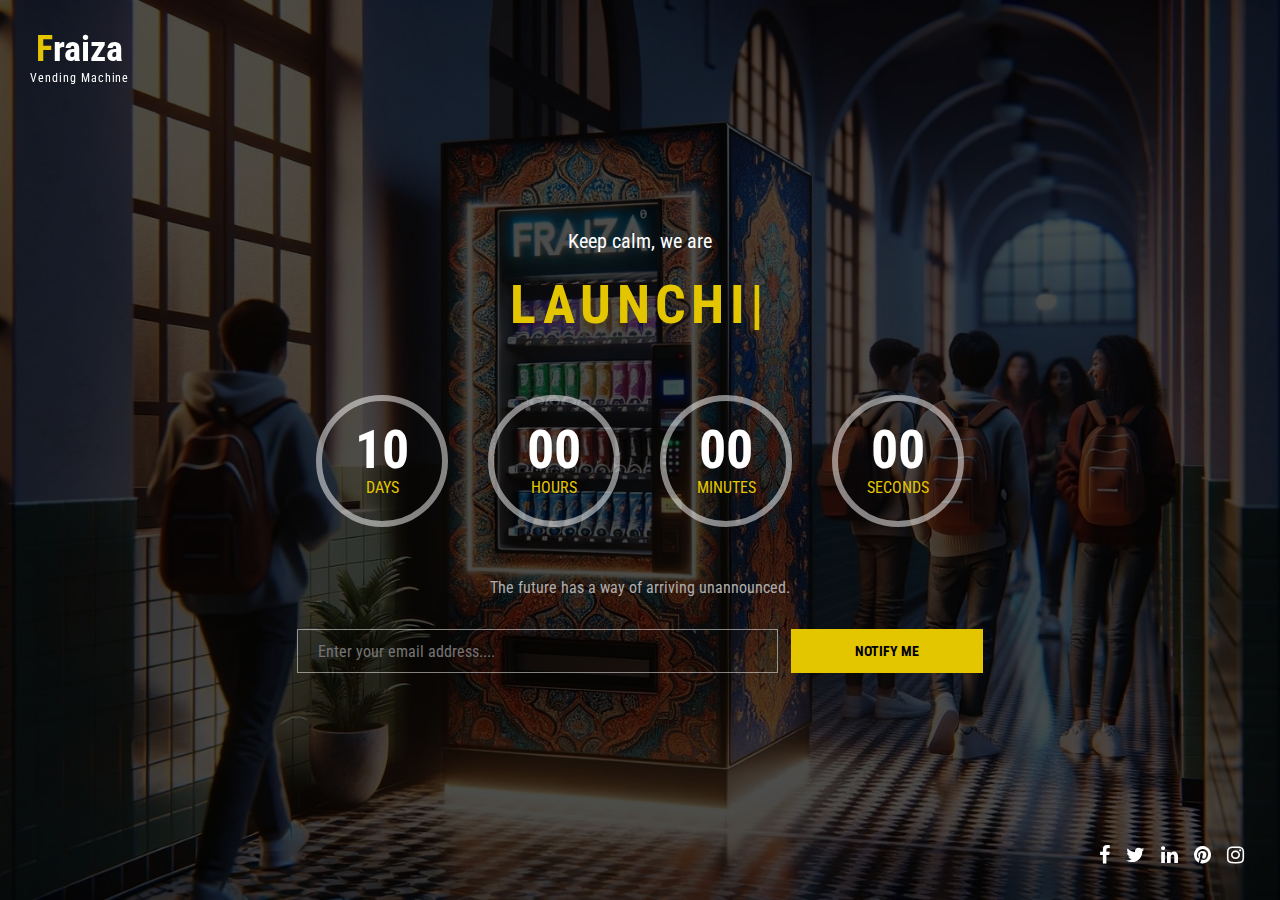
==== index.html @ c304e9f1 "Add files via upload" ====
<!DOCTYPE html>
<html lang="en">
<head>
	<!-- Meta -->
	<meta charset="utf-8">
	<meta http-equiv="X-UA-Compatible" content="IE=edge">
	<meta name="viewport" content="width=device-width, initial-scale=1.0">
	<meta name="description" content="">
    <meta name="keywords" content="">
    <meta name="author" content="Awaiken Theme">
	<!-- Page Title -->
	<title>Launch - Under Maintenance HTML Template</title>
	<!-- Google Fonts css-->
	<link href="https://fonts.googleapis.com/css?family=Roboto+Condensed:300,400,700" rel="stylesheet">
	<!-- Bootstrap css -->
	<link href="css/bootstrap.min.css" rel="stylesheet" media="screen">
	<!-- Font Awesome icon css-->
	<link href="css/font-awesome.min.css" rel="stylesheet" media="screen">
	<!-- Main custom css -->
	<link href="css/custom.css" rel="stylesheet" media="screen">
	<!-- HTML5 shim and Respond.js for IE8 support of HTML5 elements and media queries -->
    <!-- WARNING: Respond.js doesn't work if you view the page via file:// -->
    <!--[if lt IE 9]>
      <script src="https://oss.maxcdn.com/html5shiv/3.7.2/html5shiv.min.js"></script>
      <script src="https://oss.maxcdn.com/respond/1.4.2/respond.min.js"></script>
    <![endif]-->
</head>
<body>
	
	<!-- Coming Soon Wrapper starts -->
	<div class="comming-soon">
		
		<div class="container-fluid">
			<div class="row">
				<div class="col-md-12">
					<div class="coming-soon-box">
						<!-- Logo Start -->
						<div class="logo">
							<h1>Fraiza</h1>
							<p>Vending Machine</p>
						</div>
						<!-- Logo end -->
						
						<!-- Types Information start -->
						<div class="coming-text">
							<p>Keep calm, we are</p>
							<h2><span class="typed-title">Launching in</span></h2>
							<div class="typing-title">
								<p>Launching in</p>
								<p>Coming Soon</p>
							</div>
						</div>
						<!-- Types Information end -->
						
						<!-- Countdown start -->
						<div class="countdown-timer-wrapper">
							<div class="timer" id="countdown"></div>
						</div>
						<!-- Countdown end -->
						
						<!-- Newsletter Form start -->
						<div class="newsletter">
							<p>The future has a way of arriving unannounced.</p>
							
							<div class="newsletter-form">
								<form action="#" method="post">
									<input type="text" class="new-text" placeholder="Enter your email address...." required />
									<button type="submit" class="new-btn">Notify Me</button>
								</form>
							</div>
						</div>
						<!-- Newsletter Form end -->
						
						<!-- Social Media start -->
						<div class="social-link">
							<a href="#"><i class="fa fa-facebook"></i></a>
							<a href="#"><i class="fa fa-twitter"></i></a>
							<a href="#"><i class="fa fa-linkedin"></i></a>
							<a href="#"><i class="fa fa-pinterest"></i></a>
							<a href="#"><i class="fa fa-instagram"></i></a>
						</div>
						<!-- Social Media end -->	
					</div>
				</div>
			</div>
		</div>
	</div>
	<!-- Coming Soon Wrapper end -->
	
    <!-- Jquery Library File -->
	<script src="js/jquery-1.12.4.min.js"></script>
	<!-- Timer counter js file -->
	<script src="js/countdown-timer.js"></script>
	<!-- Typed js file -->
	<script src="js/typed.js"></script>
	<!-- SmoothScroll -->
	<script src="js/SmoothScroll.js"></script>
    <!-- Bootstrap js file -->
	<script src="js/bootstrap.min.js"></script>
    <!-- Main Custom js file -->
	<script src="js/function.js"></script>
	<!-- Timer counter start -->
	<script>
        $(document).ready(function (){
			//var myDate = new Date("08/04/2019");
			var myDate = new Date();
			myDate.setDate(myDate.getDate() + 10);
            $("#countdown").countdown(myDate, function (event) {
                $(this).html(
                    event.strftime(
                        '<div class="timer-wrapper"><div class="time">%D</div><span class="text">Days</span></div><div class="timer-wrapper"><div class="time">%H</div><span class="text">Hours</span></div><div class="timer-wrapper"><div class="time">%M</div><span class="text">Minutes</span></div><div class="timer-wrapper"><div class="time">%S</div><span class="text">Seconds</span></div>'
                    )
                );
            });

        });
    </script>
	<!-- Timer counter end -->
</body>
</html>
---- css/custom.css ----
/*
	Template Name 	: Launch - Under Maintenance HTML Template
	Author 			: Awaiken Theme
	Author Url 		: https://awaikenthemes.com
*/

body{
	font-size: 16px;
	font-family: 'Roboto Condensed', sans-serif;
}

h1,
h2,
h3,
h4,
h5,
h6{
	margin:0;
	font-weight: 700;
}

img{
	max-width: 100%;
}

a:hover{
	text-decoration: none;
	outline: 0;
}

a:focus{
	text-decoration: none;
	outline: 0;
}

.comming-soon{
	position: absolute;
	left: 0;
	top: 0;
	width: 100%;
	min-height: 100%;
	background: url(../images/bg.jpg) no-repeat bottom center;
	background-size: cover;
	display: flex;
	align-items: center;
	
}

.comming-soon:before{
	content: '';
	display: block;
	position: absolute;
	top: 0;
	right: 0;
	left: 0;
	bottom: 0;
	background: rgba(0,0,0,0.7);
}

.coming-soon-box{
	width: 100%;
	text-align: center;
	color: #aeaeae;
}

.logo{
	position: fixed;
	top: 30px;
	left: 30px;
}

.logo h1{
	font-size: 36px;
	font-weight: 700;
	color: #fff;
}

.logo h1:first-letter{
	color: #e3c600;
}

.logo p{
	font-size: 12px;
	color: #fff;
	letter-spacing: 0.08em;
}

.coming-text{
	
}

.coming-text p{
	color: #fff;
	font-size: 20px;
}

.coming-text h2{
	color: #e3c600;
	font-size: 54px;
	letter-spacing: 0.1em;
	font-weight: 700;
	text-transform: uppercase;
	margin: 20px 0;
}

.typing-title{
	display: none;
}

.countdown-timer-wrapper{
	margin: 60px 0 20px;
}

.timer .timer-wrapper{
	display: inline-block;
	width: 132px;
	height: 132px;
	border: 6px solid rgba(255,255,255,0.5);
	border-radius: 50%;
	margin: 0 20px 30px;
	padding-top: 22px;
}

.timer .timer-wrapper .time{
	font-size: 54px;
	color: #fff;
	font-weight: 700;
	line-height: 1em;
}

.timer .timer-wrapper .text{
	color: #e3c600;
	text-transform: uppercase;
	font-size: 16px;
}

.newsletter{
	
}

.newsletter-form{
	margin-top: 30px;
}

.new-text{
	width: 70%;
	display: inline-block;
	background: none;
	border: 1px solid rgba(255,255,255,0.5);
	height: 44px;
	padding: 0 20px;
	margin-right: 2%;
	outline: 0;
}

.new-btn{
	border: none;
	height: 44px;
	width: 28%;
	display: inline-block;
	color: #000;
	text-transform: uppercase;
	font-size: 14px;
	font-weight: 700;
	margin-left: -5px;
	background: #e3c600;
	vertical-align: top;
	transition: all 0.3s;
	outline: 0;
}

.new-btn:hover{
	opacity: 0.8;
}

.social-link{
	position: fixed;
	bottom: 30px;
	right: 30px;
}

.social-link a{
	display: inline-block;
	margin: 0 6px;
	color: #fff;
	font-size: 20px;
	transition: all 0.3s;
}

.social-link a:hover{
	color: #e3c600;
}

@media only screen and (max-width:768px){
	.logo{
		position: relative;
		top: auto;
		left: auto;
	}
	
	.social-link{
		width: 100%;
		position: relative;
		top: 0;
		left: 0;
		margin-top: 30px;
	}
	
	.coming-soon-box{
		padding: 30px 0;
	}
}

/****************************************
		Responsive Media Query
****************************************/

@media only screen and (max-width:480px){
	.timer .timer-wrapper{
		width: 100px;
		height: 100px;
		border-width: 4px;
	}
	
	.coming-text h2{
		font-size: 30px;
	}
	
	.coming-text p{
		font-size: 18px;
		margin-bottom: 0;
	}
	
	.timer .timer-wrapper .time{
		font-size: 34px;
	}

	.timer .timer-wrapper .text{
		font-size: 12px;
	}
}
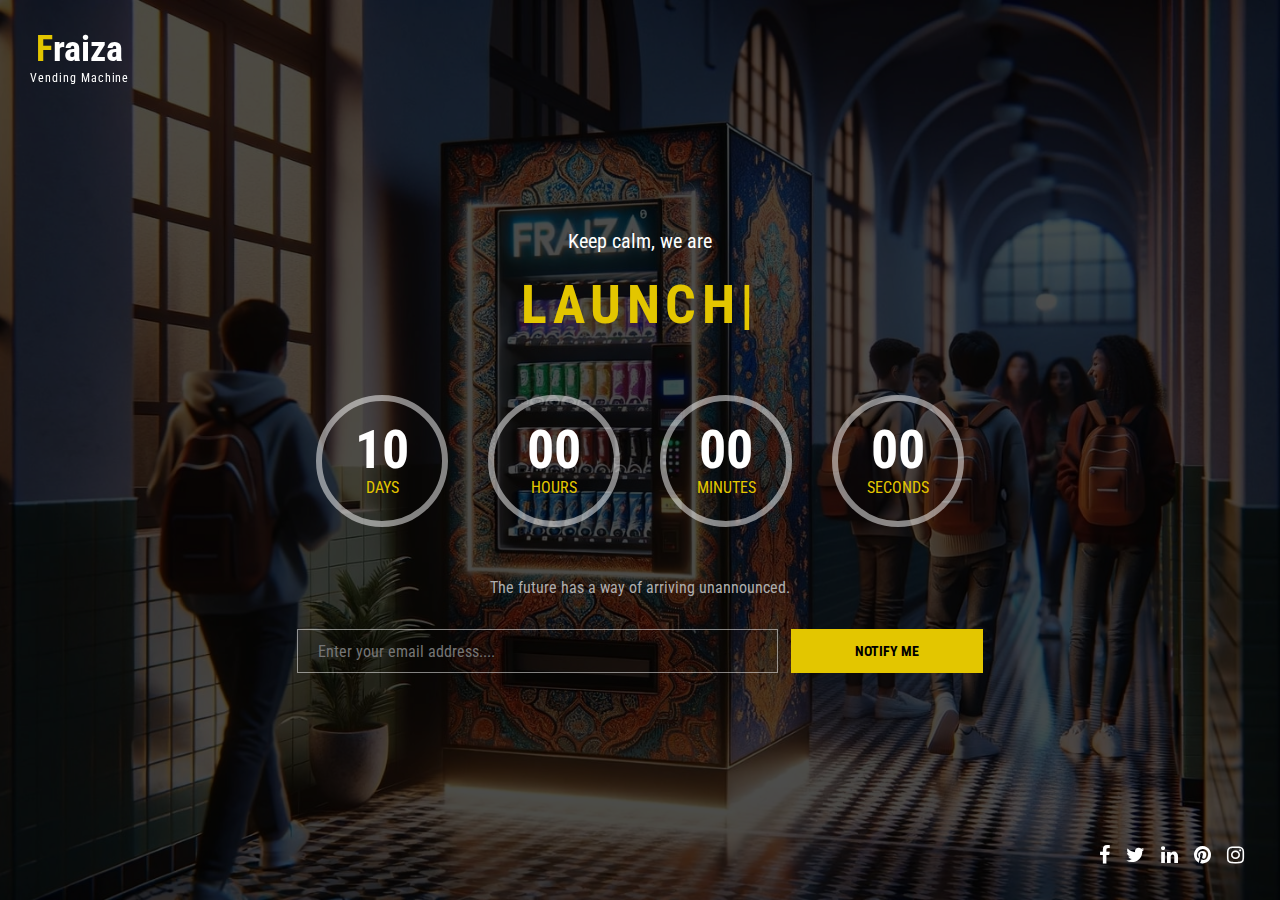
==== commit e47eb2b0: "update mame" ====
--- a/index.html
+++ b/index.html
@@ -9,7 +9,7 @@
     <meta name="keywords" content="">
     <meta name="author" content="Awaiken Theme">
 	<!-- Page Title -->
-	<title>Launch - Under Maintenance HTML Template</title>
+	<title>aaaLaunch - Under Maintenance HTML Template</title>
 	<!-- Google Fonts css-->
 	<link href="https://fonts.googleapis.com/css?family=Roboto+Condensed:300,400,700" rel="stylesheet">
 	<!-- Bootstrap css -->
@@ -117,4 +117,4 @@
     </script>
 	<!-- Timer counter end -->
 </body>
-</html>+</html>
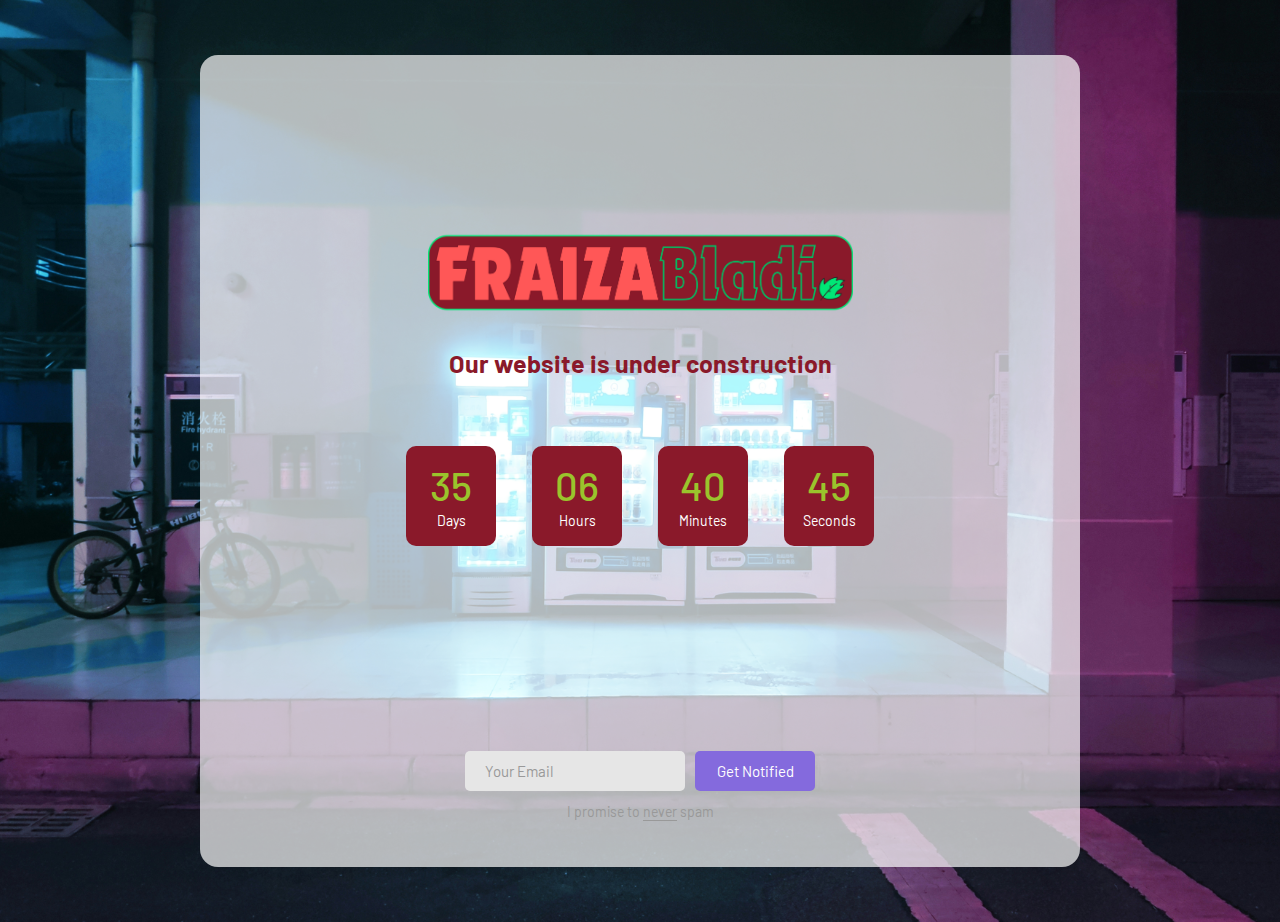
==== commit 9ff1c147: "Add files via upload" ====
--- a/index.html
+++ b/index.html
@@ -1,120 +1,147 @@
 <!DOCTYPE html>
 <html lang="en">
 <head>
-	<!-- Meta -->
-	<meta charset="utf-8">
-	<meta http-equiv="X-UA-Compatible" content="IE=edge">
-	<meta name="viewport" content="width=device-width, initial-scale=1.0">
-	<meta name="description" content="">
-    <meta name="keywords" content="">
-    <meta name="author" content="Awaiken Theme">
-	<!-- Page Title -->
-	<title>aaaLaunch - Under Maintenance HTML Template</title>
-	<!-- Google Fonts css-->
-	<link href="https://fonts.googleapis.com/css?family=Roboto+Condensed:300,400,700" rel="stylesheet">
-	<!-- Bootstrap css -->
-	<link href="css/bootstrap.min.css" rel="stylesheet" media="screen">
-	<!-- Font Awesome icon css-->
-	<link href="css/font-awesome.min.css" rel="stylesheet" media="screen">
-	<!-- Main custom css -->
-	<link href="css/custom.css" rel="stylesheet" media="screen">
-	<!-- HTML5 shim and Respond.js for IE8 support of HTML5 elements and media queries -->
-    <!-- WARNING: Respond.js doesn't work if you view the page via file:// -->
-    <!--[if lt IE 9]>
-      <script src="https://oss.maxcdn.com/html5shiv/3.7.2/html5shiv.min.js"></script>
-      <script src="https://oss.maxcdn.com/respond/1.4.2/respond.min.js"></script>
-    <![endif]-->
+
+	<!-- Google Tag Manager -->
+<script>(function(w,d,s,l,i){w[l]=w[l]||[];w[l].push({'gtm.start':
+	new Date().getTime(),event:'gtm.js'});var f=d.getElementsByTagName(s)[0],
+	j=d.createElement(s),dl=l!='dataLayer'?'&l='+l:'';j.async=true;j.src=
+	'https://www.googletagmanager.com/gtm.js?id='+i+dl;f.parentNode.insertBefore(j,f);
+	})(window,document,'script','dataLayer','GTM-NN8XQQP2');</script>
+	<!-- End Google Tag Manager -->
+
+
+	<title>Coming Soon 3</title>
+	<meta charset="UTF-8">
+	<meta name="viewport" content="width=device-width, initial-scale=1">
+<!--===============================================================================================-->	
+	<link rel="icon" type="image/png" href="images/icons/favicon.ico"/>
+<!--===============================================================================================-->
+	<link rel="stylesheet" type="text/css" href="vendor/bootstrap/css/bootstrap.min.css">
+<!--===============================================================================================-->
+	<link rel="stylesheet" type="text/css" href="fonts/font-awesome-4.7.0/css/font-awesome.min.css">
+<!--===============================================================================================-->
+	<link rel="stylesheet" type="text/css" href="vendor/animate/animate.css">
+<!--===============================================================================================-->
+	<link rel="stylesheet" type="text/css" href="vendor/select2/select2.min.css">
+<!--===============================================================================================-->
+	<link rel="stylesheet" type="text/css" href="css/util.css">
+	<link rel="stylesheet" type="text/css" href="css/main.css">
+<!--===============================================================================================-->
+
+
 </head>
 <body>
 	
-	<!-- Coming Soon Wrapper starts -->
-	<div class="comming-soon">
-		
-		<div class="container-fluid">
-			<div class="row">
-				<div class="col-md-12">
-					<div class="coming-soon-box">
-						<!-- Logo Start -->
-						<div class="logo">
-							<h1>Fraiza</h1>
-							<p>Vending Machine</p>
-						</div>
-						<!-- Logo end -->
-						
-						<!-- Types Information start -->
-						<div class="coming-text">
-							<p>Keep calm, we are</p>
-							<h2><span class="typed-title">Launching in</span></h2>
-							<div class="typing-title">
-								<p>Launching in</p>
-								<p>Coming Soon</p>
-							</div>
-						</div>
-						<!-- Types Information end -->
-						
-						<!-- Countdown start -->
-						<div class="countdown-timer-wrapper">
-							<div class="timer" id="countdown"></div>
-						</div>
-						<!-- Countdown end -->
-						
-						<!-- Newsletter Form start -->
-						<div class="newsletter">
-							<p>The future has a way of arriving unannounced.</p>
-							
-							<div class="newsletter-form">
-								<form action="#" method="post">
-									<input type="text" class="new-text" placeholder="Enter your email address...." required />
-									<button type="submit" class="new-btn">Notify Me</button>
-								</form>
-							</div>
-						</div>
-						<!-- Newsletter Form end -->
-						
-						<!-- Social Media start -->
-						<div class="social-link">
-							<a href="#"><i class="fa fa-facebook"></i></a>
-							<a href="#"><i class="fa fa-twitter"></i></a>
-							<a href="#"><i class="fa fa-linkedin"></i></a>
-							<a href="#"><i class="fa fa-pinterest"></i></a>
-							<a href="#"><i class="fa fa-instagram"></i></a>
-						</div>
-						<!-- Social Media end -->	
-					</div>
+	<!-- Google Tag Manager (noscript) -->
+<noscript><iframe src="https://www.googletagmanager.com/ns.html?id=GTM-NN8XQQP2"
+height="0" width="0" style="display:none;visibility:hidden"></iframe></noscript>
+<!-- End Google Tag Manager (noscript) -->
+
+	<div class="bg-img1 size1 flex-w flex-c-m p-t-55 p-b-55 p-l-15 p-r-15" style="background-image: url('images/bg01.jpg');">
+		<div class="wsize1 bor1 bg1 p-t-175 p-b-45 p-l-15 p-r-15 respon1">
+			<div class="wrappic1">
+				<img src="images/icons/logo.png" alt="LOGO">
+			</div>
+
+			<p class="txt-center m1-txt1 p-t-33 p-b-68">
+				Our website is under construction
+			</p>
+
+			<div class="wsize2 flex-w flex-c hsize1 cd100">
+				<div class="flex-col-c-m size2 how-countdown">
+					<span class="l1-txt1 p-b-9 days">35</span>
+					<span class="s1-txt1">Days</span>
+				</div>
+
+				<div class="flex-col-c-m size2 how-countdown">
+					<span class="l1-txt1 p-b-9 hours">17</span>
+					<span class="s1-txt1">Hours</span>
+				</div>
+
+				<div class="flex-col-c-m size2 how-countdown">
+					<span class="l1-txt1 p-b-9 minutes">50</span>
+					<span class="s1-txt1">Minutes</span>
+				</div>
+
+				<div class="flex-col-c-m size2 how-countdown">
+					<span class="l1-txt1 p-b-9 seconds">39</span>
+					<span class="s1-txt1">Seconds</span>
 				</div>
 			</div>
+
+			<form class="flex-w flex-c-m contact100-form validate-form p-t-55">
+				<div class="wrap-input100 validate-input where1" data-validate = "Email is required: ex@abc.xyz">
+					<input class="s1-txt2 placeholder0 input100" type="text" name="email" placeholder="Your Email">
+					<span class="focus-input100"></span>
+				</div>
+
+				
+				<button class="flex-c-m s1-txt3 size3 how-btn trans-04 where1">
+					Get Notified
+				</button>
+				
+			</form>
+
+			<p class="s1-txt4 txt-center p-t-10">
+				I promise to <span class="bor2">never</span> spam
+			</p>
+			
 		</div>
 	</div>
-	<!-- Coming Soon Wrapper end -->
+
+
+
 	
-    <!-- Jquery Library File -->
-	<script src="js/jquery-1.12.4.min.js"></script>
-	<!-- Timer counter js file -->
-	<script src="js/countdown-timer.js"></script>
-	<!-- Typed js file -->
-	<script src="js/typed.js"></script>
-	<!-- SmoothScroll -->
-	<script src="js/SmoothScroll.js"></script>
-    <!-- Bootstrap js file -->
-	<script src="js/bootstrap.min.js"></script>
-    <!-- Main Custom js file -->
-	<script src="js/function.js"></script>
-	<!-- Timer counter start -->
-	<script>
-        $(document).ready(function (){
-			//var myDate = new Date("08/04/2019");
-			var myDate = new Date();
-			myDate.setDate(myDate.getDate() + 10);
-            $("#countdown").countdown(myDate, function (event) {
-                $(this).html(
-                    event.strftime(
-                        '<div class="timer-wrapper"><div class="time">%D</div><span class="text">Days</span></div><div class="timer-wrapper"><div class="time">%H</div><span class="text">Hours</span></div><div class="timer-wrapper"><div class="time">%M</div><span class="text">Minutes</span></div><div class="timer-wrapper"><div class="time">%S</div><span class="text">Seconds</span></div>'
-                    )
-                );
-            });
 
-        });
-    </script>
-	<!-- Timer counter end -->
+<!--===============================================================================================-->	
+	<script src="vendor/jquery/jquery-3.2.1.min.js"></script>
+<!--===============================================================================================-->
+	<script src="vendor/bootstrap/js/popper.js"></script>
+	<script src="vendor/bootstrap/js/bootstrap.min.js"></script>
+<!--===============================================================================================-->
+	<script src="vendor/select2/select2.min.js"></script>
+<!--===============================================================================================-->
+	<script src="vendor/countdowntime/moment.min.js"></script>
+	<script src="vendor/countdowntime/moment-timezone.min.js"></script>
+	<script src="vendor/countdowntime/moment-timezone-with-data.min.js"></script>
+	<script src="vendor/countdowntime/countdowntime.js"></script>
+<script>
+    // Check if there is an end time saved in localStorage
+    var savedEndTime = localStorage.getItem('countdownEndTime');
+    var endTime;
+
+    if (savedEndTime) {
+        // Use the saved end time from localStorage
+        endTime = moment(savedEndTime);
+    } else {
+        // Set a new end time (for example, 35 days from now)
+        endTime = moment().add(35, 'days');
+        // Save the new end time in localStorage
+        localStorage.setItem('countdownEndTime', endTime.toISOString());
+    }
+
+    // Initialize the countdown with the end time
+    $('.cd100').countdown100({
+        endtimeYear: endTime.year(),
+        endtimeMonth: endTime.month() + 1, // Month is zero-indexed in moment.js
+        endtimeDate: endTime.date(),
+        endtimeHours: 18, // You can adjust this as per your requirement
+        endtimeMinutes: 0,
+        endtimeSeconds: 0,
+        timeZone: ""
+    });
+</script>
+
+<!--===============================================================================================-->
+	<script src="vendor/tilt/tilt.jquery.min.js"></script>
+	<script >
+		$('.js-tilt').tilt({
+			scale: 1.1
+		})
+	</script>
+<!--===============================================================================================-->
+	<script src="js/main.js"></script>
+
 </body>
-</html>
+</html>--- a/css/util.css
+++ b/css/util.css
@@ -0,0 +1,2890 @@
+
+
+/*//////////////////////////////////////////////////////////////////
+[ REBOOT ]*/
+*, *:before, *:after {
+	margin: 0px; 
+	padding: 0px; 
+	-webkit-box-sizing: border-box;
+	-moz-box-sizing: border-box;
+	box-sizing: border-box;
+}
+
+body, html {
+	font-family: Arial, sans-serif;
+	font-size: 15px;
+	color: #666666;
+
+	height: 100%;
+	background-color: #fff;
+	-webkit-box-sizing: border-box;
+	-moz-box-sizing: border-box;
+	box-sizing: border-box;
+}
+
+/*---------------------------------------------*/
+a:focus {outline: none;}
+a:hover {text-decoration: none;}
+
+/* ------------------------------------ */
+h1,h2,h3,h4,h5,h6,p {margin: 0px;}
+
+ul, li {
+	margin: 0px;
+	list-style-type: none;
+}
+
+
+/* ------------------------------------ */
+input, textarea, label {
+	display: block;
+	outline: none;
+	border: none;
+}
+
+/* ------------------------------------ */
+button {
+	outline: none;
+	border: none;
+	background: transparent;
+	cursor: pointer;
+}
+button:focus {outline: none;}
+
+iframe {border: none;}
+
+
+/*//////////////////////////////////////////////////////////////////
+[ FONT SIZE ]*/
+.fs-1 {font-size: 1px;}
+.fs-2 {font-size: 2px;}
+.fs-3 {font-size: 3px;}
+.fs-4 {font-size: 4px;}
+.fs-5 {font-size: 5px;}
+.fs-6 {font-size: 6px;}
+.fs-7 {font-size: 7px;}
+.fs-8 {font-size: 8px;}
+.fs-9 {font-size: 9px;}
+.fs-10 {font-size: 10px;}
+.fs-11 {font-size: 11px;}
+.fs-12 {font-size: 12px;}
+.fs-13 {font-size: 13px;}
+.fs-14 {font-size: 14px;}
+.fs-15 {font-size: 15px;}
+.fs-16 {font-size: 16px;}
+.fs-17 {font-size: 17px;}
+.fs-18 {font-size: 18px;}
+.fs-19 {font-size: 19px;}
+.fs-20 {font-size: 20px;}
+.fs-21 {font-size: 21px;}
+.fs-22 {font-size: 22px;}
+.fs-23 {font-size: 23px;}
+.fs-24 {font-size: 24px;}
+.fs-25 {font-size: 25px;}
+.fs-26 {font-size: 26px;}
+.fs-27 {font-size: 27px;}
+.fs-28 {font-size: 28px;}
+.fs-29 {font-size: 29px;}
+.fs-30 {font-size: 30px;}
+.fs-31 {font-size: 31px;}
+.fs-32 {font-size: 32px;}
+.fs-33 {font-size: 33px;}
+.fs-34 {font-size: 34px;}
+.fs-35 {font-size: 35px;}
+.fs-36 {font-size: 36px;}
+.fs-37 {font-size: 37px;}
+.fs-38 {font-size: 38px;}
+.fs-39 {font-size: 39px;}
+.fs-40 {font-size: 40px;}
+.fs-41 {font-size: 41px;}
+.fs-42 {font-size: 42px;}
+.fs-43 {font-size: 43px;}
+.fs-44 {font-size: 44px;}
+.fs-45 {font-size: 45px;}
+.fs-46 {font-size: 46px;}
+.fs-47 {font-size: 47px;}
+.fs-48 {font-size: 48px;}
+.fs-49 {font-size: 49px;}
+.fs-50 {font-size: 50px;}
+.fs-51 {font-size: 51px;}
+.fs-52 {font-size: 52px;}
+.fs-53 {font-size: 53px;}
+.fs-54 {font-size: 54px;}
+.fs-55 {font-size: 55px;}
+.fs-56 {font-size: 56px;}
+.fs-57 {font-size: 57px;}
+.fs-58 {font-size: 58px;}
+.fs-59 {font-size: 59px;}
+.fs-60 {font-size: 60px;}
+.fs-61 {font-size: 61px;}
+.fs-62 {font-size: 62px;}
+.fs-63 {font-size: 63px;}
+.fs-64 {font-size: 64px;}
+.fs-65 {font-size: 65px;}
+.fs-66 {font-size: 66px;}
+.fs-67 {font-size: 67px;}
+.fs-68 {font-size: 68px;}
+.fs-69 {font-size: 69px;}
+.fs-70 {font-size: 70px;}
+.fs-71 {font-size: 71px;}
+.fs-72 {font-size: 72px;}
+.fs-73 {font-size: 73px;}
+.fs-74 {font-size: 74px;}
+.fs-75 {font-size: 75px;}
+.fs-76 {font-size: 76px;}
+.fs-77 {font-size: 77px;}
+.fs-78 {font-size: 78px;}
+.fs-79 {font-size: 79px;}
+.fs-80 {font-size: 80px;}
+.fs-81 {font-size: 81px;}
+.fs-82 {font-size: 82px;}
+.fs-83 {font-size: 83px;}
+.fs-84 {font-size: 84px;}
+.fs-85 {font-size: 85px;}
+.fs-86 {font-size: 86px;}
+.fs-87 {font-size: 87px;}
+.fs-88 {font-size: 88px;}
+.fs-89 {font-size: 89px;}
+.fs-90 {font-size: 90px;}
+.fs-91 {font-size: 91px;}
+.fs-92 {font-size: 92px;}
+.fs-93 {font-size: 93px;}
+.fs-94 {font-size: 94px;}
+.fs-95 {font-size: 95px;}
+.fs-96 {font-size: 96px;}
+.fs-97 {font-size: 97px;}
+.fs-98 {font-size: 98px;}
+.fs-99 {font-size: 99px;}
+.fs-100 {font-size: 100px;}
+.fs-101 {font-size: 101px;}
+.fs-102 {font-size: 102px;}
+.fs-103 {font-size: 103px;}
+.fs-104 {font-size: 104px;}
+.fs-105 {font-size: 105px;}
+.fs-106 {font-size: 106px;}
+.fs-107 {font-size: 107px;}
+.fs-108 {font-size: 108px;}
+.fs-109 {font-size: 109px;}
+.fs-110 {font-size: 110px;}
+.fs-111 {font-size: 111px;}
+.fs-112 {font-size: 112px;}
+.fs-113 {font-size: 113px;}
+.fs-114 {font-size: 114px;}
+.fs-115 {font-size: 115px;}
+.fs-116 {font-size: 116px;}
+.fs-117 {font-size: 117px;}
+.fs-118 {font-size: 118px;}
+.fs-119 {font-size: 119px;}
+.fs-120 {font-size: 120px;}
+.fs-121 {font-size: 121px;}
+.fs-122 {font-size: 122px;}
+.fs-123 {font-size: 123px;}
+.fs-124 {font-size: 124px;}
+.fs-125 {font-size: 125px;}
+.fs-126 {font-size: 126px;}
+.fs-127 {font-size: 127px;}
+.fs-128 {font-size: 128px;}
+.fs-129 {font-size: 129px;}
+.fs-130 {font-size: 130px;}
+.fs-131 {font-size: 131px;}
+.fs-132 {font-size: 132px;}
+.fs-133 {font-size: 133px;}
+.fs-134 {font-size: 134px;}
+.fs-135 {font-size: 135px;}
+.fs-136 {font-size: 136px;}
+.fs-137 {font-size: 137px;}
+.fs-138 {font-size: 138px;}
+.fs-139 {font-size: 139px;}
+.fs-140 {font-size: 140px;}
+.fs-141 {font-size: 141px;}
+.fs-142 {font-size: 142px;}
+.fs-143 {font-size: 143px;}
+.fs-144 {font-size: 144px;}
+.fs-145 {font-size: 145px;}
+.fs-146 {font-size: 146px;}
+.fs-147 {font-size: 147px;}
+.fs-148 {font-size: 148px;}
+.fs-149 {font-size: 149px;}
+.fs-150 {font-size: 150px;}
+.fs-151 {font-size: 151px;}
+.fs-152 {font-size: 152px;}
+.fs-153 {font-size: 153px;}
+.fs-154 {font-size: 154px;}
+.fs-155 {font-size: 155px;}
+.fs-156 {font-size: 156px;}
+.fs-157 {font-size: 157px;}
+.fs-158 {font-size: 158px;}
+.fs-159 {font-size: 159px;}
+.fs-160 {font-size: 160px;}
+.fs-161 {font-size: 161px;}
+.fs-162 {font-size: 162px;}
+.fs-163 {font-size: 163px;}
+.fs-164 {font-size: 164px;}
+.fs-165 {font-size: 165px;}
+.fs-166 {font-size: 166px;}
+.fs-167 {font-size: 167px;}
+.fs-168 {font-size: 168px;}
+.fs-169 {font-size: 169px;}
+.fs-170 {font-size: 170px;}
+.fs-171 {font-size: 171px;}
+.fs-172 {font-size: 172px;}
+.fs-173 {font-size: 173px;}
+.fs-174 {font-size: 174px;}
+.fs-175 {font-size: 175px;}
+.fs-176 {font-size: 176px;}
+.fs-177 {font-size: 177px;}
+.fs-178 {font-size: 178px;}
+.fs-179 {font-size: 179px;}
+.fs-180 {font-size: 180px;}
+.fs-181 {font-size: 181px;}
+.fs-182 {font-size: 182px;}
+.fs-183 {font-size: 183px;}
+.fs-184 {font-size: 184px;}
+.fs-185 {font-size: 185px;}
+.fs-186 {font-size: 186px;}
+.fs-187 {font-size: 187px;}
+.fs-188 {font-size: 188px;}
+.fs-189 {font-size: 189px;}
+.fs-190 {font-size: 190px;}
+.fs-191 {font-size: 191px;}
+.fs-192 {font-size: 192px;}
+.fs-193 {font-size: 193px;}
+.fs-194 {font-size: 194px;}
+.fs-195 {font-size: 195px;}
+.fs-196 {font-size: 196px;}
+.fs-197 {font-size: 197px;}
+.fs-198 {font-size: 198px;}
+.fs-199 {font-size: 199px;}
+.fs-200 {font-size: 200px;}
+
+/*//////////////////////////////////////////////////////////////////
+[ PADDING ]*/
+.p-t-0 {padding-top: 0px;}
+.p-t-1 {padding-top: 1px;}
+.p-t-2 {padding-top: 2px;}
+.p-t-3 {padding-top: 3px;}
+.p-t-4 {padding-top: 4px;}
+.p-t-5 {padding-top: 5px;}
+.p-t-6 {padding-top: 6px;}
+.p-t-7 {padding-top: 7px;}
+.p-t-8 {padding-top: 8px;}
+.p-t-9 {padding-top: 9px;}
+.p-t-10 {padding-top: 10px;}
+.p-t-11 {padding-top: 11px;}
+.p-t-12 {padding-top: 12px;}
+.p-t-13 {padding-top: 13px;}
+.p-t-14 {padding-top: 14px;}
+.p-t-15 {padding-top: 15px;}
+.p-t-16 {padding-top: 16px;}
+.p-t-17 {padding-top: 17px;}
+.p-t-18 {padding-top: 18px;}
+.p-t-19 {padding-top: 19px;}
+.p-t-20 {padding-top: 20px;}
+.p-t-21 {padding-top: 21px;}
+.p-t-22 {padding-top: 22px;}
+.p-t-23 {padding-top: 23px;}
+.p-t-24 {padding-top: 24px;}
+.p-t-25 {padding-top: 25px;}
+.p-t-26 {padding-top: 26px;}
+.p-t-27 {padding-top: 27px;}
+.p-t-28 {padding-top: 28px;}
+.p-t-29 {padding-top: 29px;}
+.p-t-30 {padding-top: 30px;}
+.p-t-31 {padding-top: 31px;}
+.p-t-32 {padding-top: 32px;}
+.p-t-33 {padding-top: 33px;}
+.p-t-34 {padding-top: 34px;}
+.p-t-35 {padding-top: 35px;}
+.p-t-36 {padding-top: 36px;}
+.p-t-37 {padding-top: 37px;}
+.p-t-38 {padding-top: 38px;}
+.p-t-39 {padding-top: 39px;}
+.p-t-40 {padding-top: 40px;}
+.p-t-41 {padding-top: 41px;}
+.p-t-42 {padding-top: 42px;}
+.p-t-43 {padding-top: 43px;}
+.p-t-44 {padding-top: 44px;}
+.p-t-45 {padding-top: 45px;}
+.p-t-46 {padding-top: 46px;}
+.p-t-47 {padding-top: 47px;}
+.p-t-48 {padding-top: 48px;}
+.p-t-49 {padding-top: 49px;}
+.p-t-50 {padding-top: 50px;}
+.p-t-51 {padding-top: 51px;}
+.p-t-52 {padding-top: 52px;}
+.p-t-53 {padding-top: 53px;}
+.p-t-54 {padding-top: 54px;}
+.p-t-55 {padding-top: 55px;}
+.p-t-56 {padding-top: 56px;}
+.p-t-57 {padding-top: 57px;}
+.p-t-58 {padding-top: 58px;}
+.p-t-59 {padding-top: 59px;}
+.p-t-60 {padding-top: 60px;}
+.p-t-61 {padding-top: 61px;}
+.p-t-62 {padding-top: 62px;}
+.p-t-63 {padding-top: 63px;}
+.p-t-64 {padding-top: 64px;}
+.p-t-65 {padding-top: 65px;}
+.p-t-66 {padding-top: 66px;}
+.p-t-67 {padding-top: 67px;}
+.p-t-68 {padding-top: 68px;}
+.p-t-69 {padding-top: 69px;}
+.p-t-70 {padding-top: 70px;}
+.p-t-71 {padding-top: 71px;}
+.p-t-72 {padding-top: 72px;}
+.p-t-73 {padding-top: 73px;}
+.p-t-74 {padding-top: 74px;}
+.p-t-75 {padding-top: 75px;}
+.p-t-76 {padding-top: 76px;}
+.p-t-77 {padding-top: 77px;}
+.p-t-78 {padding-top: 78px;}
+.p-t-79 {padding-top: 79px;}
+.p-t-80 {padding-top: 80px;}
+.p-t-81 {padding-top: 81px;}
+.p-t-82 {padding-top: 82px;}
+.p-t-83 {padding-top: 83px;}
+.p-t-84 {padding-top: 84px;}
+.p-t-85 {padding-top: 85px;}
+.p-t-86 {padding-top: 86px;}
+.p-t-87 {padding-top: 87px;}
+.p-t-88 {padding-top: 88px;}
+.p-t-89 {padding-top: 89px;}
+.p-t-90 {padding-top: 90px;}
+.p-t-91 {padding-top: 91px;}
+.p-t-92 {padding-top: 92px;}
+.p-t-93 {padding-top: 93px;}
+.p-t-94 {padding-top: 94px;}
+.p-t-95 {padding-top: 95px;}
+.p-t-96 {padding-top: 96px;}
+.p-t-97 {padding-top: 97px;}
+.p-t-98 {padding-top: 98px;}
+.p-t-99 {padding-top: 99px;}
+.p-t-100 {padding-top: 100px;}
+.p-t-101 {padding-top: 101px;}
+.p-t-102 {padding-top: 102px;}
+.p-t-103 {padding-top: 103px;}
+.p-t-104 {padding-top: 104px;}
+.p-t-105 {padding-top: 105px;}
+.p-t-106 {padding-top: 106px;}
+.p-t-107 {padding-top: 107px;}
+.p-t-108 {padding-top: 108px;}
+.p-t-109 {padding-top: 109px;}
+.p-t-110 {padding-top: 110px;}
+.p-t-111 {padding-top: 111px;}
+.p-t-112 {padding-top: 112px;}
+.p-t-113 {padding-top: 113px;}
+.p-t-114 {padding-top: 114px;}
+.p-t-115 {padding-top: 115px;}
+.p-t-116 {padding-top: 116px;}
+.p-t-117 {padding-top: 117px;}
+.p-t-118 {padding-top: 118px;}
+.p-t-119 {padding-top: 119px;}
+.p-t-120 {padding-top: 120px;}
+.p-t-121 {padding-top: 121px;}
+.p-t-122 {padding-top: 122px;}
+.p-t-123 {padding-top: 123px;}
+.p-t-124 {padding-top: 124px;}
+.p-t-125 {padding-top: 125px;}
+.p-t-126 {padding-top: 126px;}
+.p-t-127 {padding-top: 127px;}
+.p-t-128 {padding-top: 128px;}
+.p-t-129 {padding-top: 129px;}
+.p-t-130 {padding-top: 130px;}
+.p-t-131 {padding-top: 131px;}
+.p-t-132 {padding-top: 132px;}
+.p-t-133 {padding-top: 133px;}
+.p-t-134 {padding-top: 134px;}
+.p-t-135 {padding-top: 135px;}
+.p-t-136 {padding-top: 136px;}
+.p-t-137 {padding-top: 137px;}
+.p-t-138 {padding-top: 138px;}
+.p-t-139 {padding-top: 139px;}
+.p-t-140 {padding-top: 140px;}
+.p-t-141 {padding-top: 141px;}
+.p-t-142 {padding-top: 142px;}
+.p-t-143 {padding-top: 143px;}
+.p-t-144 {padding-top: 144px;}
+.p-t-145 {padding-top: 145px;}
+.p-t-146 {padding-top: 146px;}
+.p-t-147 {padding-top: 147px;}
+.p-t-148 {padding-top: 148px;}
+.p-t-149 {padding-top: 149px;}
+.p-t-150 {padding-top: 150px;}
+.p-t-151 {padding-top: 151px;}
+.p-t-152 {padding-top: 152px;}
+.p-t-153 {padding-top: 153px;}
+.p-t-154 {padding-top: 154px;}
+.p-t-155 {padding-top: 155px;}
+.p-t-156 {padding-top: 156px;}
+.p-t-157 {padding-top: 157px;}
+.p-t-158 {padding-top: 158px;}
+.p-t-159 {padding-top: 159px;}
+.p-t-160 {padding-top: 160px;}
+.p-t-161 {padding-top: 161px;}
+.p-t-162 {padding-top: 162px;}
+.p-t-163 {padding-top: 163px;}
+.p-t-164 {padding-top: 164px;}
+.p-t-165 {padding-top: 165px;}
+.p-t-166 {padding-top: 166px;}
+.p-t-167 {padding-top: 167px;}
+.p-t-168 {padding-top: 168px;}
+.p-t-169 {padding-top: 169px;}
+.p-t-170 {padding-top: 170px;}
+.p-t-171 {padding-top: 171px;}
+.p-t-172 {padding-top: 172px;}
+.p-t-173 {padding-top: 173px;}
+.p-t-174 {padding-top: 174px;}
+.p-t-175 {padding-top: 175px;}
+.p-t-176 {padding-top: 176px;}
+.p-t-177 {padding-top: 177px;}
+.p-t-178 {padding-top: 178px;}
+.p-t-179 {padding-top: 179px;}
+.p-t-180 {padding-top: 180px;}
+.p-t-181 {padding-top: 181px;}
+.p-t-182 {padding-top: 182px;}
+.p-t-183 {padding-top: 183px;}
+.p-t-184 {padding-top: 184px;}
+.p-t-185 {padding-top: 185px;}
+.p-t-186 {padding-top: 186px;}
+.p-t-187 {padding-top: 187px;}
+.p-t-188 {padding-top: 188px;}
+.p-t-189 {padding-top: 189px;}
+.p-t-190 {padding-top: 190px;}
+.p-t-191 {padding-top: 191px;}
+.p-t-192 {padding-top: 192px;}
+.p-t-193 {padding-top: 193px;}
+.p-t-194 {padding-top: 194px;}
+.p-t-195 {padding-top: 195px;}
+.p-t-196 {padding-top: 196px;}
+.p-t-197 {padding-top: 197px;}
+.p-t-198 {padding-top: 198px;}
+.p-t-199 {padding-top: 199px;}
+.p-t-200 {padding-top: 200px;}
+.p-t-201 {padding-top: 201px;}
+.p-t-202 {padding-top: 202px;}
+.p-t-203 {padding-top: 203px;}
+.p-t-204 {padding-top: 204px;}
+.p-t-205 {padding-top: 205px;}
+.p-t-206 {padding-top: 206px;}
+.p-t-207 {padding-top: 207px;}
+.p-t-208 {padding-top: 208px;}
+.p-t-209 {padding-top: 209px;}
+.p-t-210 {padding-top: 210px;}
+.p-t-211 {padding-top: 211px;}
+.p-t-212 {padding-top: 212px;}
+.p-t-213 {padding-top: 213px;}
+.p-t-214 {padding-top: 214px;}
+.p-t-215 {padding-top: 215px;}
+.p-t-216 {padding-top: 216px;}
+.p-t-217 {padding-top: 217px;}
+.p-t-218 {padding-top: 218px;}
+.p-t-219 {padding-top: 219px;}
+.p-t-220 {padding-top: 220px;}
+.p-t-221 {padding-top: 221px;}
+.p-t-222 {padding-top: 222px;}
+.p-t-223 {padding-top: 223px;}
+.p-t-224 {padding-top: 224px;}
+.p-t-225 {padding-top: 225px;}
+.p-t-226 {padding-top: 226px;}
+.p-t-227 {padding-top: 227px;}
+.p-t-228 {padding-top: 228px;}
+.p-t-229 {padding-top: 229px;}
+.p-t-230 {padding-top: 230px;}
+.p-t-231 {padding-top: 231px;}
+.p-t-232 {padding-top: 232px;}
+.p-t-233 {padding-top: 233px;}
+.p-t-234 {padding-top: 234px;}
+.p-t-235 {padding-top: 235px;}
+.p-t-236 {padding-top: 236px;}
+.p-t-237 {padding-top: 237px;}
+.p-t-238 {padding-top: 238px;}
+.p-t-239 {padding-top: 239px;}
+.p-t-240 {padding-top: 240px;}
+.p-t-241 {padding-top: 241px;}
+.p-t-242 {padding-top: 242px;}
+.p-t-243 {padding-top: 243px;}
+.p-t-244 {padding-top: 244px;}
+.p-t-245 {padding-top: 245px;}
+.p-t-246 {padding-top: 246px;}
+.p-t-247 {padding-top: 247px;}
+.p-t-248 {padding-top: 248px;}
+.p-t-249 {padding-top: 249px;}
+.p-t-250 {padding-top: 250px;}
+.p-b-0 {padding-bottom: 0px;}
+.p-b-1 {padding-bottom: 1px;}
+.p-b-2 {padding-bottom: 2px;}
+.p-b-3 {padding-bottom: 3px;}
+.p-b-4 {padding-bottom: 4px;}
+.p-b-5 {padding-bottom: 5px;}
+.p-b-6 {padding-bottom: 6px;}
+.p-b-7 {padding-bottom: 7px;}
+.p-b-8 {padding-bottom: 8px;}
+.p-b-9 {padding-bottom: 9px;}
+.p-b-10 {padding-bottom: 10px;}
+.p-b-11 {padding-bottom: 11px;}
+.p-b-12 {padding-bottom: 12px;}
+.p-b-13 {padding-bottom: 13px;}
+.p-b-14 {padding-bottom: 14px;}
+.p-b-15 {padding-bottom: 15px;}
+.p-b-16 {padding-bottom: 16px;}
+.p-b-17 {padding-bottom: 17px;}
+.p-b-18 {padding-bottom: 18px;}
+.p-b-19 {padding-bottom: 19px;}
+.p-b-20 {padding-bottom: 20px;}
+.p-b-21 {padding-bottom: 21px;}
+.p-b-22 {padding-bottom: 22px;}
+.p-b-23 {padding-bottom: 23px;}
+.p-b-24 {padding-bottom: 24px;}
+.p-b-25 {padding-bottom: 25px;}
+.p-b-26 {padding-bottom: 26px;}
+.p-b-27 {padding-bottom: 27px;}
+.p-b-28 {padding-bottom: 28px;}
+.p-b-29 {padding-bottom: 29px;}
+.p-b-30 {padding-bottom: 30px;}
+.p-b-31 {padding-bottom: 31px;}
+.p-b-32 {padding-bottom: 32px;}
+.p-b-33 {padding-bottom: 33px;}
+.p-b-34 {padding-bottom: 34px;}
+.p-b-35 {padding-bottom: 35px;}
+.p-b-36 {padding-bottom: 36px;}
+.p-b-37 {padding-bottom: 37px;}
+.p-b-38 {padding-bottom: 38px;}
+.p-b-39 {padding-bottom: 39px;}
+.p-b-40 {padding-bottom: 40px;}
+.p-b-41 {padding-bottom: 41px;}
+.p-b-42 {padding-bottom: 42px;}
+.p-b-43 {padding-bottom: 43px;}
+.p-b-44 {padding-bottom: 44px;}
+.p-b-45 {padding-bottom: 45px;}
+.p-b-46 {padding-bottom: 46px;}
+.p-b-47 {padding-bottom: 47px;}
+.p-b-48 {padding-bottom: 48px;}
+.p-b-49 {padding-bottom: 49px;}
+.p-b-50 {padding-bottom: 50px;}
+.p-b-51 {padding-bottom: 51px;}
+.p-b-52 {padding-bottom: 52px;}
+.p-b-53 {padding-bottom: 53px;}
+.p-b-54 {padding-bottom: 54px;}
+.p-b-55 {padding-bottom: 55px;}
+.p-b-56 {padding-bottom: 56px;}
+.p-b-57 {padding-bottom: 57px;}
+.p-b-58 {padding-bottom: 58px;}
+.p-b-59 {padding-bottom: 59px;}
+.p-b-60 {padding-bottom: 60px;}
+.p-b-61 {padding-bottom: 61px;}
+.p-b-62 {padding-bottom: 62px;}
+.p-b-63 {padding-bottom: 63px;}
+.p-b-64 {padding-bottom: 64px;}
+.p-b-65 {padding-bottom: 65px;}
+.p-b-66 {padding-bottom: 66px;}
+.p-b-67 {padding-bottom: 67px;}
+.p-b-68 {padding-bottom: 68px;}
+.p-b-69 {padding-bottom: 69px;}
+.p-b-70 {padding-bottom: 70px;}
+.p-b-71 {padding-bottom: 71px;}
+.p-b-72 {padding-bottom: 72px;}
+.p-b-73 {padding-bottom: 73px;}
+.p-b-74 {padding-bottom: 74px;}
+.p-b-75 {padding-bottom: 75px;}
+.p-b-76 {padding-bottom: 76px;}
+.p-b-77 {padding-bottom: 77px;}
+.p-b-78 {padding-bottom: 78px;}
+.p-b-79 {padding-bottom: 79px;}
+.p-b-80 {padding-bottom: 80px;}
+.p-b-81 {padding-bottom: 81px;}
+.p-b-82 {padding-bottom: 82px;}
+.p-b-83 {padding-bottom: 83px;}
+.p-b-84 {padding-bottom: 84px;}
+.p-b-85 {padding-bottom: 85px;}
+.p-b-86 {padding-bottom: 86px;}
+.p-b-87 {padding-bottom: 87px;}
+.p-b-88 {padding-bottom: 88px;}
+.p-b-89 {padding-bottom: 89px;}
+.p-b-90 {padding-bottom: 90px;}
+.p-b-91 {padding-bottom: 91px;}
+.p-b-92 {padding-bottom: 92px;}
+.p-b-93 {padding-bottom: 93px;}
+.p-b-94 {padding-bottom: 94px;}
+.p-b-95 {padding-bottom: 95px;}
+.p-b-96 {padding-bottom: 96px;}
+.p-b-97 {padding-bottom: 97px;}
+.p-b-98 {padding-bottom: 98px;}
+.p-b-99 {padding-bottom: 99px;}
+.p-b-100 {padding-bottom: 100px;}
+.p-b-101 {padding-bottom: 101px;}
+.p-b-102 {padding-bottom: 102px;}
+.p-b-103 {padding-bottom: 103px;}
+.p-b-104 {padding-bottom: 104px;}
+.p-b-105 {padding-bottom: 105px;}
+.p-b-106 {padding-bottom: 106px;}
+.p-b-107 {padding-bottom: 107px;}
+.p-b-108 {padding-bottom: 108px;}
+.p-b-109 {padding-bottom: 109px;}
+.p-b-110 {padding-bottom: 110px;}
+.p-b-111 {padding-bottom: 111px;}
+.p-b-112 {padding-bottom: 112px;}
+.p-b-113 {padding-bottom: 113px;}
+.p-b-114 {padding-bottom: 114px;}
+.p-b-115 {padding-bottom: 115px;}
+.p-b-116 {padding-bottom: 116px;}
+.p-b-117 {padding-bottom: 117px;}
+.p-b-118 {padding-bottom: 118px;}
+.p-b-119 {padding-bottom: 119px;}
+.p-b-120 {padding-bottom: 120px;}
+.p-b-121 {padding-bottom: 121px;}
+.p-b-122 {padding-bottom: 122px;}
+.p-b-123 {padding-bottom: 123px;}
+.p-b-124 {padding-bottom: 124px;}
+.p-b-125 {padding-bottom: 125px;}
+.p-b-126 {padding-bottom: 126px;}
+.p-b-127 {padding-bottom: 127px;}
+.p-b-128 {padding-bottom: 128px;}
+.p-b-129 {padding-bottom: 129px;}
+.p-b-130 {padding-bottom: 130px;}
+.p-b-131 {padding-bottom: 131px;}
+.p-b-132 {padding-bottom: 132px;}
+.p-b-133 {padding-bottom: 133px;}
+.p-b-134 {padding-bottom: 134px;}
+.p-b-135 {padding-bottom: 135px;}
+.p-b-136 {padding-bottom: 136px;}
+.p-b-137 {padding-bottom: 137px;}
+.p-b-138 {padding-bottom: 138px;}
+.p-b-139 {padding-bottom: 139px;}
+.p-b-140 {padding-bottom: 140px;}
+.p-b-141 {padding-bottom: 141px;}
+.p-b-142 {padding-bottom: 142px;}
+.p-b-143 {padding-bottom: 143px;}
+.p-b-144 {padding-bottom: 144px;}
+.p-b-145 {padding-bottom: 145px;}
+.p-b-146 {padding-bottom: 146px;}
+.p-b-147 {padding-bottom: 147px;}
+.p-b-148 {padding-bottom: 148px;}
+.p-b-149 {padding-bottom: 149px;}
+.p-b-150 {padding-bottom: 150px;}
+.p-b-151 {padding-bottom: 151px;}
+.p-b-152 {padding-bottom: 152px;}
+.p-b-153 {padding-bottom: 153px;}
+.p-b-154 {padding-bottom: 154px;}
+.p-b-155 {padding-bottom: 155px;}
+.p-b-156 {padding-bottom: 156px;}
+.p-b-157 {padding-bottom: 157px;}
+.p-b-158 {padding-bottom: 158px;}
+.p-b-159 {padding-bottom: 159px;}
+.p-b-160 {padding-bottom: 160px;}
+.p-b-161 {padding-bottom: 161px;}
+.p-b-162 {padding-bottom: 162px;}
+.p-b-163 {padding-bottom: 163px;}
+.p-b-164 {padding-bottom: 164px;}
+.p-b-165 {padding-bottom: 165px;}
+.p-b-166 {padding-bottom: 166px;}
+.p-b-167 {padding-bottom: 167px;}
+.p-b-168 {padding-bottom: 168px;}
+.p-b-169 {padding-bottom: 169px;}
+.p-b-170 {padding-bottom: 170px;}
+.p-b-171 {padding-bottom: 171px;}
+.p-b-172 {padding-bottom: 172px;}
+.p-b-173 {padding-bottom: 173px;}
+.p-b-174 {padding-bottom: 174px;}
+.p-b-175 {padding-bottom: 175px;}
+.p-b-176 {padding-bottom: 176px;}
+.p-b-177 {padding-bottom: 177px;}
+.p-b-178 {padding-bottom: 178px;}
+.p-b-179 {padding-bottom: 179px;}
+.p-b-180 {padding-bottom: 180px;}
+.p-b-181 {padding-bottom: 181px;}
+.p-b-182 {padding-bottom: 182px;}
+.p-b-183 {padding-bottom: 183px;}
+.p-b-184 {padding-bottom: 184px;}
+.p-b-185 {padding-bottom: 185px;}
+.p-b-186 {padding-bottom: 186px;}
+.p-b-187 {padding-bottom: 187px;}
+.p-b-188 {padding-bottom: 188px;}
+.p-b-189 {padding-bottom: 189px;}
+.p-b-190 {padding-bottom: 190px;}
+.p-b-191 {padding-bottom: 191px;}
+.p-b-192 {padding-bottom: 192px;}
+.p-b-193 {padding-bottom: 193px;}
+.p-b-194 {padding-bottom: 194px;}
+.p-b-195 {padding-bottom: 195px;}
+.p-b-196 {padding-bottom: 196px;}
+.p-b-197 {padding-bottom: 197px;}
+.p-b-198 {padding-bottom: 198px;}
+.p-b-199 {padding-bottom: 199px;}
+.p-b-200 {padding-bottom: 200px;}
+.p-b-201 {padding-bottom: 201px;}
+.p-b-202 {padding-bottom: 202px;}
+.p-b-203 {padding-bottom: 203px;}
+.p-b-204 {padding-bottom: 204px;}
+.p-b-205 {padding-bottom: 205px;}
+.p-b-206 {padding-bottom: 206px;}
+.p-b-207 {padding-bottom: 207px;}
+.p-b-208 {padding-bottom: 208px;}
+.p-b-209 {padding-bottom: 209px;}
+.p-b-210 {padding-bottom: 210px;}
+.p-b-211 {padding-bottom: 211px;}
+.p-b-212 {padding-bottom: 212px;}
+.p-b-213 {padding-bottom: 213px;}
+.p-b-214 {padding-bottom: 214px;}
+.p-b-215 {padding-bottom: 215px;}
+.p-b-216 {padding-bottom: 216px;}
+.p-b-217 {padding-bottom: 217px;}
+.p-b-218 {padding-bottom: 218px;}
+.p-b-219 {padding-bottom: 219px;}
+.p-b-220 {padding-bottom: 220px;}
+.p-b-221 {padding-bottom: 221px;}
+.p-b-222 {padding-bottom: 222px;}
+.p-b-223 {padding-bottom: 223px;}
+.p-b-224 {padding-bottom: 224px;}
+.p-b-225 {padding-bottom: 225px;}
+.p-b-226 {padding-bottom: 226px;}
+.p-b-227 {padding-bottom: 227px;}
+.p-b-228 {padding-bottom: 228px;}
+.p-b-229 {padding-bottom: 229px;}
+.p-b-230 {padding-bottom: 230px;}
+.p-b-231 {padding-bottom: 231px;}
+.p-b-232 {padding-bottom: 232px;}
+.p-b-233 {padding-bottom: 233px;}
+.p-b-234 {padding-bottom: 234px;}
+.p-b-235 {padding-bottom: 235px;}
+.p-b-236 {padding-bottom: 236px;}
+.p-b-237 {padding-bottom: 237px;}
+.p-b-238 {padding-bottom: 238px;}
+.p-b-239 {padding-bottom: 239px;}
+.p-b-240 {padding-bottom: 240px;}
+.p-b-241 {padding-bottom: 241px;}
+.p-b-242 {padding-bottom: 242px;}
+.p-b-243 {padding-bottom: 243px;}
+.p-b-244 {padding-bottom: 244px;}
+.p-b-245 {padding-bottom: 245px;}
+.p-b-246 {padding-bottom: 246px;}
+.p-b-247 {padding-bottom: 247px;}
+.p-b-248 {padding-bottom: 248px;}
+.p-b-249 {padding-bottom: 249px;}
+.p-b-250 {padding-bottom: 250px;}
+.p-l-0 {padding-left: 0px;}
+.p-l-1 {padding-left: 1px;}
+.p-l-2 {padding-left: 2px;}
+.p-l-3 {padding-left: 3px;}
+.p-l-4 {padding-left: 4px;}
+.p-l-5 {padding-left: 5px;}
+.p-l-6 {padding-left: 6px;}
+.p-l-7 {padding-left: 7px;}
+.p-l-8 {padding-left: 8px;}
+.p-l-9 {padding-left: 9px;}
+.p-l-10 {padding-left: 10px;}
+.p-l-11 {padding-left: 11px;}
+.p-l-12 {padding-left: 12px;}
+.p-l-13 {padding-left: 13px;}
+.p-l-14 {padding-left: 14px;}
+.p-l-15 {padding-left: 15px;}
+.p-l-16 {padding-left: 16px;}
+.p-l-17 {padding-left: 17px;}
+.p-l-18 {padding-left: 18px;}
+.p-l-19 {padding-left: 19px;}
+.p-l-20 {padding-left: 20px;}
+.p-l-21 {padding-left: 21px;}
+.p-l-22 {padding-left: 22px;}
+.p-l-23 {padding-left: 23px;}
+.p-l-24 {padding-left: 24px;}
+.p-l-25 {padding-left: 25px;}
+.p-l-26 {padding-left: 26px;}
+.p-l-27 {padding-left: 27px;}
+.p-l-28 {padding-left: 28px;}
+.p-l-29 {padding-left: 29px;}
+.p-l-30 {padding-left: 30px;}
+.p-l-31 {padding-left: 31px;}
+.p-l-32 {padding-left: 32px;}
+.p-l-33 {padding-left: 33px;}
+.p-l-34 {padding-left: 34px;}
+.p-l-35 {padding-left: 35px;}
+.p-l-36 {padding-left: 36px;}
+.p-l-37 {padding-left: 37px;}
+.p-l-38 {padding-left: 38px;}
+.p-l-39 {padding-left: 39px;}
+.p-l-40 {padding-left: 40px;}
+.p-l-41 {padding-left: 41px;}
+.p-l-42 {padding-left: 42px;}
+.p-l-43 {padding-left: 43px;}
+.p-l-44 {padding-left: 44px;}
+.p-l-45 {padding-left: 45px;}
+.p-l-46 {padding-left: 46px;}
+.p-l-47 {padding-left: 47px;}
+.p-l-48 {padding-left: 48px;}
+.p-l-49 {padding-left: 49px;}
+.p-l-50 {padding-left: 50px;}
+.p-l-51 {padding-left: 51px;}
+.p-l-52 {padding-left: 52px;}
+.p-l-53 {padding-left: 53px;}
+.p-l-54 {padding-left: 54px;}
+.p-l-55 {padding-left: 55px;}
+.p-l-56 {padding-left: 56px;}
+.p-l-57 {padding-left: 57px;}
+.p-l-58 {padding-left: 58px;}
+.p-l-59 {padding-left: 59px;}
+.p-l-60 {padding-left: 60px;}
+.p-l-61 {padding-left: 61px;}
+.p-l-62 {padding-left: 62px;}
+.p-l-63 {padding-left: 63px;}
+.p-l-64 {padding-left: 64px;}
+.p-l-65 {padding-left: 65px;}
+.p-l-66 {padding-left: 66px;}
+.p-l-67 {padding-left: 67px;}
+.p-l-68 {padding-left: 68px;}
+.p-l-69 {padding-left: 69px;}
+.p-l-70 {padding-left: 70px;}
+.p-l-71 {padding-left: 71px;}
+.p-l-72 {padding-left: 72px;}
+.p-l-73 {padding-left: 73px;}
+.p-l-74 {padding-left: 74px;}
+.p-l-75 {padding-left: 75px;}
+.p-l-76 {padding-left: 76px;}
+.p-l-77 {padding-left: 77px;}
+.p-l-78 {padding-left: 78px;}
+.p-l-79 {padding-left: 79px;}
+.p-l-80 {padding-left: 80px;}
+.p-l-81 {padding-left: 81px;}
+.p-l-82 {padding-left: 82px;}
+.p-l-83 {padding-left: 83px;}
+.p-l-84 {padding-left: 84px;}
+.p-l-85 {padding-left: 85px;}
+.p-l-86 {padding-left: 86px;}
+.p-l-87 {padding-left: 87px;}
+.p-l-88 {padding-left: 88px;}
+.p-l-89 {padding-left: 89px;}
+.p-l-90 {padding-left: 90px;}
+.p-l-91 {padding-left: 91px;}
+.p-l-92 {padding-left: 92px;}
+.p-l-93 {padding-left: 93px;}
+.p-l-94 {padding-left: 94px;}
+.p-l-95 {padding-left: 95px;}
+.p-l-96 {padding-left: 96px;}
+.p-l-97 {padding-left: 97px;}
+.p-l-98 {padding-left: 98px;}
+.p-l-99 {padding-left: 99px;}
+.p-l-100 {padding-left: 100px;}
+.p-l-101 {padding-left: 101px;}
+.p-l-102 {padding-left: 102px;}
+.p-l-103 {padding-left: 103px;}
+.p-l-104 {padding-left: 104px;}
+.p-l-105 {padding-left: 105px;}
+.p-l-106 {padding-left: 106px;}
+.p-l-107 {padding-left: 107px;}
+.p-l-108 {padding-left: 108px;}
+.p-l-109 {padding-left: 109px;}
+.p-l-110 {padding-left: 110px;}
+.p-l-111 {padding-left: 111px;}
+.p-l-112 {padding-left: 112px;}
+.p-l-113 {padding-left: 113px;}
+.p-l-114 {padding-left: 114px;}
+.p-l-115 {padding-left: 115px;}
+.p-l-116 {padding-left: 116px;}
+.p-l-117 {padding-left: 117px;}
+.p-l-118 {padding-left: 118px;}
+.p-l-119 {padding-left: 119px;}
+.p-l-120 {padding-left: 120px;}
+.p-l-121 {padding-left: 121px;}
+.p-l-122 {padding-left: 122px;}
+.p-l-123 {padding-left: 123px;}
+.p-l-124 {padding-left: 124px;}
+.p-l-125 {padding-left: 125px;}
+.p-l-126 {padding-left: 126px;}
+.p-l-127 {padding-left: 127px;}
+.p-l-128 {padding-left: 128px;}
+.p-l-129 {padding-left: 129px;}
+.p-l-130 {padding-left: 130px;}
+.p-l-131 {padding-left: 131px;}
+.p-l-132 {padding-left: 132px;}
+.p-l-133 {padding-left: 133px;}
+.p-l-134 {padding-left: 134px;}
+.p-l-135 {padding-left: 135px;}
+.p-l-136 {padding-left: 136px;}
+.p-l-137 {padding-left: 137px;}
+.p-l-138 {padding-left: 138px;}
+.p-l-139 {padding-left: 139px;}
+.p-l-140 {padding-left: 140px;}
+.p-l-141 {padding-left: 141px;}
+.p-l-142 {padding-left: 142px;}
+.p-l-143 {padding-left: 143px;}
+.p-l-144 {padding-left: 144px;}
+.p-l-145 {padding-left: 145px;}
+.p-l-146 {padding-left: 146px;}
+.p-l-147 {padding-left: 147px;}
+.p-l-148 {padding-left: 148px;}
+.p-l-149 {padding-left: 149px;}
+.p-l-150 {padding-left: 150px;}
+.p-l-151 {padding-left: 151px;}
+.p-l-152 {padding-left: 152px;}
+.p-l-153 {padding-left: 153px;}
+.p-l-154 {padding-left: 154px;}
+.p-l-155 {padding-left: 155px;}
+.p-l-156 {padding-left: 156px;}
+.p-l-157 {padding-left: 157px;}
+.p-l-158 {padding-left: 158px;}
+.p-l-159 {padding-left: 159px;}
+.p-l-160 {padding-left: 160px;}
+.p-l-161 {padding-left: 161px;}
+.p-l-162 {padding-left: 162px;}
+.p-l-163 {padding-left: 163px;}
+.p-l-164 {padding-left: 164px;}
+.p-l-165 {padding-left: 165px;}
+.p-l-166 {padding-left: 166px;}
+.p-l-167 {padding-left: 167px;}
+.p-l-168 {padding-left: 168px;}
+.p-l-169 {padding-left: 169px;}
+.p-l-170 {padding-left: 170px;}
+.p-l-171 {padding-left: 171px;}
+.p-l-172 {padding-left: 172px;}
+.p-l-173 {padding-left: 173px;}
+.p-l-174 {padding-left: 174px;}
+.p-l-175 {padding-left: 175px;}
+.p-l-176 {padding-left: 176px;}
+.p-l-177 {padding-left: 177px;}
+.p-l-178 {padding-left: 178px;}
+.p-l-179 {padding-left: 179px;}
+.p-l-180 {padding-left: 180px;}
+.p-l-181 {padding-left: 181px;}
+.p-l-182 {padding-left: 182px;}
+.p-l-183 {padding-left: 183px;}
+.p-l-184 {padding-left: 184px;}
+.p-l-185 {padding-left: 185px;}
+.p-l-186 {padding-left: 186px;}
+.p-l-187 {padding-left: 187px;}
+.p-l-188 {padding-left: 188px;}
+.p-l-189 {padding-left: 189px;}
+.p-l-190 {padding-left: 190px;}
+.p-l-191 {padding-left: 191px;}
+.p-l-192 {padding-left: 192px;}
+.p-l-193 {padding-left: 193px;}
+.p-l-194 {padding-left: 194px;}
+.p-l-195 {padding-left: 195px;}
+.p-l-196 {padding-left: 196px;}
+.p-l-197 {padding-left: 197px;}
+.p-l-198 {padding-left: 198px;}
+.p-l-199 {padding-left: 199px;}
+.p-l-200 {padding-left: 200px;}
+.p-l-201 {padding-left: 201px;}
+.p-l-202 {padding-left: 202px;}
+.p-l-203 {padding-left: 203px;}
+.p-l-204 {padding-left: 204px;}
+.p-l-205 {padding-left: 205px;}
+.p-l-206 {padding-left: 206px;}
+.p-l-207 {padding-left: 207px;}
+.p-l-208 {padding-left: 208px;}
+.p-l-209 {padding-left: 209px;}
+.p-l-210 {padding-left: 210px;}
+.p-l-211 {padding-left: 211px;}
+.p-l-212 {padding-left: 212px;}
+.p-l-213 {padding-left: 213px;}
+.p-l-214 {padding-left: 214px;}
+.p-l-215 {padding-left: 215px;}
+.p-l-216 {padding-left: 216px;}
+.p-l-217 {padding-left: 217px;}
+.p-l-218 {padding-left: 218px;}
+.p-l-219 {padding-left: 219px;}
+.p-l-220 {padding-left: 220px;}
+.p-l-221 {padding-left: 221px;}
+.p-l-222 {padding-left: 222px;}
+.p-l-223 {padding-left: 223px;}
+.p-l-224 {padding-left: 224px;}
+.p-l-225 {padding-left: 225px;}
+.p-l-226 {padding-left: 226px;}
+.p-l-227 {padding-left: 227px;}
+.p-l-228 {padding-left: 228px;}
+.p-l-229 {padding-left: 229px;}
+.p-l-230 {padding-left: 230px;}
+.p-l-231 {padding-left: 231px;}
+.p-l-232 {padding-left: 232px;}
+.p-l-233 {padding-left: 233px;}
+.p-l-234 {padding-left: 234px;}
+.p-l-235 {padding-left: 235px;}
+.p-l-236 {padding-left: 236px;}
+.p-l-237 {padding-left: 237px;}
+.p-l-238 {padding-left: 238px;}
+.p-l-239 {padding-left: 239px;}
+.p-l-240 {padding-left: 240px;}
+.p-l-241 {padding-left: 241px;}
+.p-l-242 {padding-left: 242px;}
+.p-l-243 {padding-left: 243px;}
+.p-l-244 {padding-left: 244px;}
+.p-l-245 {padding-left: 245px;}
+.p-l-246 {padding-left: 246px;}
+.p-l-247 {padding-left: 247px;}
+.p-l-248 {padding-left: 248px;}
+.p-l-249 {padding-left: 249px;}
+.p-l-250 {padding-left: 250px;}
+.p-r-0 {padding-right: 0px;}
+.p-r-1 {padding-right: 1px;}
+.p-r-2 {padding-right: 2px;}
+.p-r-3 {padding-right: 3px;}
+.p-r-4 {padding-right: 4px;}
+.p-r-5 {padding-right: 5px;}
+.p-r-6 {padding-right: 6px;}
+.p-r-7 {padding-right: 7px;}
+.p-r-8 {padding-right: 8px;}
+.p-r-9 {padding-right: 9px;}
+.p-r-10 {padding-right: 10px;}
+.p-r-11 {padding-right: 11px;}
+.p-r-12 {padding-right: 12px;}
+.p-r-13 {padding-right: 13px;}
+.p-r-14 {padding-right: 14px;}
+.p-r-15 {padding-right: 15px;}
+.p-r-16 {padding-right: 16px;}
+.p-r-17 {padding-right: 17px;}
+.p-r-18 {padding-right: 18px;}
+.p-r-19 {padding-right: 19px;}
+.p-r-20 {padding-right: 20px;}
+.p-r-21 {padding-right: 21px;}
+.p-r-22 {padding-right: 22px;}
+.p-r-23 {padding-right: 23px;}
+.p-r-24 {padding-right: 24px;}
+.p-r-25 {padding-right: 25px;}
+.p-r-26 {padding-right: 26px;}
+.p-r-27 {padding-right: 27px;}
+.p-r-28 {padding-right: 28px;}
+.p-r-29 {padding-right: 29px;}
+.p-r-30 {padding-right: 30px;}
+.p-r-31 {padding-right: 31px;}
+.p-r-32 {padding-right: 32px;}
+.p-r-33 {padding-right: 33px;}
+.p-r-34 {padding-right: 34px;}
+.p-r-35 {padding-right: 35px;}
+.p-r-36 {padding-right: 36px;}
+.p-r-37 {padding-right: 37px;}
+.p-r-38 {padding-right: 38px;}
+.p-r-39 {padding-right: 39px;}
+.p-r-40 {padding-right: 40px;}
+.p-r-41 {padding-right: 41px;}
+.p-r-42 {padding-right: 42px;}
+.p-r-43 {padding-right: 43px;}
+.p-r-44 {padding-right: 44px;}
+.p-r-45 {padding-right: 45px;}
+.p-r-46 {padding-right: 46px;}
+.p-r-47 {padding-right: 47px;}
+.p-r-48 {padding-right: 48px;}
+.p-r-49 {padding-right: 49px;}
+.p-r-50 {padding-right: 50px;}
+.p-r-51 {padding-right: 51px;}
+.p-r-52 {padding-right: 52px;}
+.p-r-53 {padding-right: 53px;}
+.p-r-54 {padding-right: 54px;}
+.p-r-55 {padding-right: 55px;}
+.p-r-56 {padding-right: 56px;}
+.p-r-57 {padding-right: 57px;}
+.p-r-58 {padding-right: 58px;}
+.p-r-59 {padding-right: 59px;}
+.p-r-60 {padding-right: 60px;}
+.p-r-61 {padding-right: 61px;}
+.p-r-62 {padding-right: 62px;}
+.p-r-63 {padding-right: 63px;}
+.p-r-64 {padding-right: 64px;}
+.p-r-65 {padding-right: 65px;}
+.p-r-66 {padding-right: 66px;}
+.p-r-67 {padding-right: 67px;}
+.p-r-68 {padding-right: 68px;}
+.p-r-69 {padding-right: 69px;}
+.p-r-70 {padding-right: 70px;}
+.p-r-71 {padding-right: 71px;}
+.p-r-72 {padding-right: 72px;}
+.p-r-73 {padding-right: 73px;}
+.p-r-74 {padding-right: 74px;}
+.p-r-75 {padding-right: 75px;}
+.p-r-76 {padding-right: 76px;}
+.p-r-77 {padding-right: 77px;}
+.p-r-78 {padding-right: 78px;}
+.p-r-79 {padding-right: 79px;}
+.p-r-80 {padding-right: 80px;}
+.p-r-81 {padding-right: 81px;}
+.p-r-82 {padding-right: 82px;}
+.p-r-83 {padding-right: 83px;}
+.p-r-84 {padding-right: 84px;}
+.p-r-85 {padding-right: 85px;}
+.p-r-86 {padding-right: 86px;}
+.p-r-87 {padding-right: 87px;}
+.p-r-88 {padding-right: 88px;}
+.p-r-89 {padding-right: 89px;}
+.p-r-90 {padding-right: 90px;}
+.p-r-91 {padding-right: 91px;}
+.p-r-92 {padding-right: 92px;}
+.p-r-93 {padding-right: 93px;}
+.p-r-94 {padding-right: 94px;}
+.p-r-95 {padding-right: 95px;}
+.p-r-96 {padding-right: 96px;}
+.p-r-97 {padding-right: 97px;}
+.p-r-98 {padding-right: 98px;}
+.p-r-99 {padding-right: 99px;}
+.p-r-100 {padding-right: 100px;}
+.p-r-101 {padding-right: 101px;}
+.p-r-102 {padding-right: 102px;}
+.p-r-103 {padding-right: 103px;}
+.p-r-104 {padding-right: 104px;}
+.p-r-105 {padding-right: 105px;}
+.p-r-106 {padding-right: 106px;}
+.p-r-107 {padding-right: 107px;}
+.p-r-108 {padding-right: 108px;}
+.p-r-109 {padding-right: 109px;}
+.p-r-110 {padding-right: 110px;}
+.p-r-111 {padding-right: 111px;}
+.p-r-112 {padding-right: 112px;}
+.p-r-113 {padding-right: 113px;}
+.p-r-114 {padding-right: 114px;}
+.p-r-115 {padding-right: 115px;}
+.p-r-116 {padding-right: 116px;}
+.p-r-117 {padding-right: 117px;}
+.p-r-118 {padding-right: 118px;}
+.p-r-119 {padding-right: 119px;}
+.p-r-120 {padding-right: 120px;}
+.p-r-121 {padding-right: 121px;}
+.p-r-122 {padding-right: 122px;}
+.p-r-123 {padding-right: 123px;}
+.p-r-124 {padding-right: 124px;}
+.p-r-125 {padding-right: 125px;}
+.p-r-126 {padding-right: 126px;}
+.p-r-127 {padding-right: 127px;}
+.p-r-128 {padding-right: 128px;}
+.p-r-129 {padding-right: 129px;}
+.p-r-130 {padding-right: 130px;}
+.p-r-131 {padding-right: 131px;}
+.p-r-132 {padding-right: 132px;}
+.p-r-133 {padding-right: 133px;}
+.p-r-134 {padding-right: 134px;}
+.p-r-135 {padding-right: 135px;}
+.p-r-136 {padding-right: 136px;}
+.p-r-137 {padding-right: 137px;}
+.p-r-138 {padding-right: 138px;}
+.p-r-139 {padding-right: 139px;}
+.p-r-140 {padding-right: 140px;}
+.p-r-141 {padding-right: 141px;}
+.p-r-142 {padding-right: 142px;}
+.p-r-143 {padding-right: 143px;}
+.p-r-144 {padding-right: 144px;}
+.p-r-145 {padding-right: 145px;}
+.p-r-146 {padding-right: 146px;}
+.p-r-147 {padding-right: 147px;}
+.p-r-148 {padding-right: 148px;}
+.p-r-149 {padding-right: 149px;}
+.p-r-150 {padding-right: 150px;}
+.p-r-151 {padding-right: 151px;}
+.p-r-152 {padding-right: 152px;}
+.p-r-153 {padding-right: 153px;}
+.p-r-154 {padding-right: 154px;}
+.p-r-155 {padding-right: 155px;}
+.p-r-156 {padding-right: 156px;}
+.p-r-157 {padding-right: 157px;}
+.p-r-158 {padding-right: 158px;}
+.p-r-159 {padding-right: 159px;}
+.p-r-160 {padding-right: 160px;}
+.p-r-161 {padding-right: 161px;}
+.p-r-162 {padding-right: 162px;}
+.p-r-163 {padding-right: 163px;}
+.p-r-164 {padding-right: 164px;}
+.p-r-165 {padding-right: 165px;}
+.p-r-166 {padding-right: 166px;}
+.p-r-167 {padding-right: 167px;}
+.p-r-168 {padding-right: 168px;}
+.p-r-169 {padding-right: 169px;}
+.p-r-170 {padding-right: 170px;}
+.p-r-171 {padding-right: 171px;}
+.p-r-172 {padding-right: 172px;}
+.p-r-173 {padding-right: 173px;}
+.p-r-174 {padding-right: 174px;}
+.p-r-175 {padding-right: 175px;}
+.p-r-176 {padding-right: 176px;}
+.p-r-177 {padding-right: 177px;}
+.p-r-178 {padding-right: 178px;}
+.p-r-179 {padding-right: 179px;}
+.p-r-180 {padding-right: 180px;}
+.p-r-181 {padding-right: 181px;}
+.p-r-182 {padding-right: 182px;}
+.p-r-183 {padding-right: 183px;}
+.p-r-184 {padding-right: 184px;}
+.p-r-185 {padding-right: 185px;}
+.p-r-186 {padding-right: 186px;}
+.p-r-187 {padding-right: 187px;}
+.p-r-188 {padding-right: 188px;}
+.p-r-189 {padding-right: 189px;}
+.p-r-190 {padding-right: 190px;}
+.p-r-191 {padding-right: 191px;}
+.p-r-192 {padding-right: 192px;}
+.p-r-193 {padding-right: 193px;}
+.p-r-194 {padding-right: 194px;}
+.p-r-195 {padding-right: 195px;}
+.p-r-196 {padding-right: 196px;}
+.p-r-197 {padding-right: 197px;}
+.p-r-198 {padding-right: 198px;}
+.p-r-199 {padding-right: 199px;}
+.p-r-200 {padding-right: 200px;}
+.p-r-201 {padding-right: 201px;}
+.p-r-202 {padding-right: 202px;}
+.p-r-203 {padding-right: 203px;}
+.p-r-204 {padding-right: 204px;}
+.p-r-205 {padding-right: 205px;}
+.p-r-206 {padding-right: 206px;}
+.p-r-207 {padding-right: 207px;}
+.p-r-208 {padding-right: 208px;}
+.p-r-209 {padding-right: 209px;}
+.p-r-210 {padding-right: 210px;}
+.p-r-211 {padding-right: 211px;}
+.p-r-212 {padding-right: 212px;}
+.p-r-213 {padding-right: 213px;}
+.p-r-214 {padding-right: 214px;}
+.p-r-215 {padding-right: 215px;}
+.p-r-216 {padding-right: 216px;}
+.p-r-217 {padding-right: 217px;}
+.p-r-218 {padding-right: 218px;}
+.p-r-219 {padding-right: 219px;}
+.p-r-220 {padding-right: 220px;}
+.p-r-221 {padding-right: 221px;}
+.p-r-222 {padding-right: 222px;}
+.p-r-223 {padding-right: 223px;}
+.p-r-224 {padding-right: 224px;}
+.p-r-225 {padding-right: 225px;}
+.p-r-226 {padding-right: 226px;}
+.p-r-227 {padding-right: 227px;}
+.p-r-228 {padding-right: 228px;}
+.p-r-229 {padding-right: 229px;}
+.p-r-230 {padding-right: 230px;}
+.p-r-231 {padding-right: 231px;}
+.p-r-232 {padding-right: 232px;}
+.p-r-233 {padding-right: 233px;}
+.p-r-234 {padding-right: 234px;}
+.p-r-235 {padding-right: 235px;}
+.p-r-236 {padding-right: 236px;}
+.p-r-237 {padding-right: 237px;}
+.p-r-238 {padding-right: 238px;}
+.p-r-239 {padding-right: 239px;}
+.p-r-240 {padding-right: 240px;}
+.p-r-241 {padding-right: 241px;}
+.p-r-242 {padding-right: 242px;}
+.p-r-243 {padding-right: 243px;}
+.p-r-244 {padding-right: 244px;}
+.p-r-245 {padding-right: 245px;}
+.p-r-246 {padding-right: 246px;}
+.p-r-247 {padding-right: 247px;}
+.p-r-248 {padding-right: 248px;}
+.p-r-249 {padding-right: 249px;}
+.p-r-250 {padding-right: 250px;}
+
+/*//////////////////////////////////////////////////////////////////
+[ MARGIN ]*/
+.m-t-0 {margin-top: 0px;}
+.m-t-1 {margin-top: 1px;}
+.m-t-2 {margin-top: 2px;}
+.m-t-3 {margin-top: 3px;}
+.m-t-4 {margin-top: 4px;}
+.m-t-5 {margin-top: 5px;}
+.m-t-6 {margin-top: 6px;}
+.m-t-7 {margin-top: 7px;}
+.m-t-8 {margin-top: 8px;}
+.m-t-9 {margin-top: 9px;}
+.m-t-10 {margin-top: 10px;}
+.m-t-11 {margin-top: 11px;}
+.m-t-12 {margin-top: 12px;}
+.m-t-13 {margin-top: 13px;}
+.m-t-14 {margin-top: 14px;}
+.m-t-15 {margin-top: 15px;}
+.m-t-16 {margin-top: 16px;}
+.m-t-17 {margin-top: 17px;}
+.m-t-18 {margin-top: 18px;}
+.m-t-19 {margin-top: 19px;}
+.m-t-20 {margin-top: 20px;}
+.m-t-21 {margin-top: 21px;}
+.m-t-22 {margin-top: 22px;}
+.m-t-23 {margin-top: 23px;}
+.m-t-24 {margin-top: 24px;}
+.m-t-25 {margin-top: 25px;}
+.m-t-26 {margin-top: 26px;}
+.m-t-27 {margin-top: 27px;}
+.m-t-28 {margin-top: 28px;}
+.m-t-29 {margin-top: 29px;}
+.m-t-30 {margin-top: 30px;}
+.m-t-31 {margin-top: 31px;}
+.m-t-32 {margin-top: 32px;}
+.m-t-33 {margin-top: 33px;}
+.m-t-34 {margin-top: 34px;}
+.m-t-35 {margin-top: 35px;}
+.m-t-36 {margin-top: 36px;}
+.m-t-37 {margin-top: 37px;}
+.m-t-38 {margin-top: 38px;}
+.m-t-39 {margin-top: 39px;}
+.m-t-40 {margin-top: 40px;}
+.m-t-41 {margin-top: 41px;}
+.m-t-42 {margin-top: 42px;}
+.m-t-43 {margin-top: 43px;}
+.m-t-44 {margin-top: 44px;}
+.m-t-45 {margin-top: 45px;}
+.m-t-46 {margin-top: 46px;}
+.m-t-47 {margin-top: 47px;}
+.m-t-48 {margin-top: 48px;}
+.m-t-49 {margin-top: 49px;}
+.m-t-50 {margin-top: 50px;}
+.m-t-51 {margin-top: 51px;}
+.m-t-52 {margin-top: 52px;}
+.m-t-53 {margin-top: 53px;}
+.m-t-54 {margin-top: 54px;}
+.m-t-55 {margin-top: 55px;}
+.m-t-56 {margin-top: 56px;}
+.m-t-57 {margin-top: 57px;}
+.m-t-58 {margin-top: 58px;}
+.m-t-59 {margin-top: 59px;}
+.m-t-60 {margin-top: 60px;}
+.m-t-61 {margin-top: 61px;}
+.m-t-62 {margin-top: 62px;}
+.m-t-63 {margin-top: 63px;}
+.m-t-64 {margin-top: 64px;}
+.m-t-65 {margin-top: 65px;}
+.m-t-66 {margin-top: 66px;}
+.m-t-67 {margin-top: 67px;}
+.m-t-68 {margin-top: 68px;}
+.m-t-69 {margin-top: 69px;}
+.m-t-70 {margin-top: 70px;}
+.m-t-71 {margin-top: 71px;}
+.m-t-72 {margin-top: 72px;}
+.m-t-73 {margin-top: 73px;}
+.m-t-74 {margin-top: 74px;}
+.m-t-75 {margin-top: 75px;}
+.m-t-76 {margin-top: 76px;}
+.m-t-77 {margin-top: 77px;}
+.m-t-78 {margin-top: 78px;}
+.m-t-79 {margin-top: 79px;}
+.m-t-80 {margin-top: 80px;}
+.m-t-81 {margin-top: 81px;}
+.m-t-82 {margin-top: 82px;}
+.m-t-83 {margin-top: 83px;}
+.m-t-84 {margin-top: 84px;}
+.m-t-85 {margin-top: 85px;}
+.m-t-86 {margin-top: 86px;}
+.m-t-87 {margin-top: 87px;}
+.m-t-88 {margin-top: 88px;}
+.m-t-89 {margin-top: 89px;}
+.m-t-90 {margin-top: 90px;}
+.m-t-91 {margin-top: 91px;}
+.m-t-92 {margin-top: 92px;}
+.m-t-93 {margin-top: 93px;}
+.m-t-94 {margin-top: 94px;}
+.m-t-95 {margin-top: 95px;}
+.m-t-96 {margin-top: 96px;}
+.m-t-97 {margin-top: 97px;}
+.m-t-98 {margin-top: 98px;}
+.m-t-99 {margin-top: 99px;}
+.m-t-100 {margin-top: 100px;}
+.m-t-101 {margin-top: 101px;}
+.m-t-102 {margin-top: 102px;}
+.m-t-103 {margin-top: 103px;}
+.m-t-104 {margin-top: 104px;}
+.m-t-105 {margin-top: 105px;}
+.m-t-106 {margin-top: 106px;}
+.m-t-107 {margin-top: 107px;}
+.m-t-108 {margin-top: 108px;}
+.m-t-109 {margin-top: 109px;}
+.m-t-110 {margin-top: 110px;}
+.m-t-111 {margin-top: 111px;}
+.m-t-112 {margin-top: 112px;}
+.m-t-113 {margin-top: 113px;}
+.m-t-114 {margin-top: 114px;}
+.m-t-115 {margin-top: 115px;}
+.m-t-116 {margin-top: 116px;}
+.m-t-117 {margin-top: 117px;}
+.m-t-118 {margin-top: 118px;}
+.m-t-119 {margin-top: 119px;}
+.m-t-120 {margin-top: 120px;}
+.m-t-121 {margin-top: 121px;}
+.m-t-122 {margin-top: 122px;}
+.m-t-123 {margin-top: 123px;}
+.m-t-124 {margin-top: 124px;}
+.m-t-125 {margin-top: 125px;}
+.m-t-126 {margin-top: 126px;}
+.m-t-127 {margin-top: 127px;}
+.m-t-128 {margin-top: 128px;}
+.m-t-129 {margin-top: 129px;}
+.m-t-130 {margin-top: 130px;}
+.m-t-131 {margin-top: 131px;}
+.m-t-132 {margin-top: 132px;}
+.m-t-133 {margin-top: 133px;}
+.m-t-134 {margin-top: 134px;}
+.m-t-135 {margin-top: 135px;}
+.m-t-136 {margin-top: 136px;}
+.m-t-137 {margin-top: 137px;}
+.m-t-138 {margin-top: 138px;}
+.m-t-139 {margin-top: 139px;}
+.m-t-140 {margin-top: 140px;}
+.m-t-141 {margin-top: 141px;}
+.m-t-142 {margin-top: 142px;}
+.m-t-143 {margin-top: 143px;}
+.m-t-144 {margin-top: 144px;}
+.m-t-145 {margin-top: 145px;}
+.m-t-146 {margin-top: 146px;}
+.m-t-147 {margin-top: 147px;}
+.m-t-148 {margin-top: 148px;}
+.m-t-149 {margin-top: 149px;}
+.m-t-150 {margin-top: 150px;}
+.m-t-151 {margin-top: 151px;}
+.m-t-152 {margin-top: 152px;}
+.m-t-153 {margin-top: 153px;}
+.m-t-154 {margin-top: 154px;}
+.m-t-155 {margin-top: 155px;}
+.m-t-156 {margin-top: 156px;}
+.m-t-157 {margin-top: 157px;}
+.m-t-158 {margin-top: 158px;}
+.m-t-159 {margin-top: 159px;}
+.m-t-160 {margin-top: 160px;}
+.m-t-161 {margin-top: 161px;}
+.m-t-162 {margin-top: 162px;}
+.m-t-163 {margin-top: 163px;}
+.m-t-164 {margin-top: 164px;}
+.m-t-165 {margin-top: 165px;}
+.m-t-166 {margin-top: 166px;}
+.m-t-167 {margin-top: 167px;}
+.m-t-168 {margin-top: 168px;}
+.m-t-169 {margin-top: 169px;}
+.m-t-170 {margin-top: 170px;}
+.m-t-171 {margin-top: 171px;}
+.m-t-172 {margin-top: 172px;}
+.m-t-173 {margin-top: 173px;}
+.m-t-174 {margin-top: 174px;}
+.m-t-175 {margin-top: 175px;}
+.m-t-176 {margin-top: 176px;}
+.m-t-177 {margin-top: 177px;}
+.m-t-178 {margin-top: 178px;}
+.m-t-179 {margin-top: 179px;}
+.m-t-180 {margin-top: 180px;}
+.m-t-181 {margin-top: 181px;}
+.m-t-182 {margin-top: 182px;}
+.m-t-183 {margin-top: 183px;}
+.m-t-184 {margin-top: 184px;}
+.m-t-185 {margin-top: 185px;}
+.m-t-186 {margin-top: 186px;}
+.m-t-187 {margin-top: 187px;}
+.m-t-188 {margin-top: 188px;}
+.m-t-189 {margin-top: 189px;}
+.m-t-190 {margin-top: 190px;}
+.m-t-191 {margin-top: 191px;}
+.m-t-192 {margin-top: 192px;}
+.m-t-193 {margin-top: 193px;}
+.m-t-194 {margin-top: 194px;}
+.m-t-195 {margin-top: 195px;}
+.m-t-196 {margin-top: 196px;}
+.m-t-197 {margin-top: 197px;}
+.m-t-198 {margin-top: 198px;}
+.m-t-199 {margin-top: 199px;}
+.m-t-200 {margin-top: 200px;}
+.m-t-201 {margin-top: 201px;}
+.m-t-202 {margin-top: 202px;}
+.m-t-203 {margin-top: 203px;}
+.m-t-204 {margin-top: 204px;}
+.m-t-205 {margin-top: 205px;}
+.m-t-206 {margin-top: 206px;}
+.m-t-207 {margin-top: 207px;}
+.m-t-208 {margin-top: 208px;}
+.m-t-209 {margin-top: 209px;}
+.m-t-210 {margin-top: 210px;}
+.m-t-211 {margin-top: 211px;}
+.m-t-212 {margin-top: 212px;}
+.m-t-213 {margin-top: 213px;}
+.m-t-214 {margin-top: 214px;}
+.m-t-215 {margin-top: 215px;}
+.m-t-216 {margin-top: 216px;}
+.m-t-217 {margin-top: 217px;}
+.m-t-218 {margin-top: 218px;}
+.m-t-219 {margin-top: 219px;}
+.m-t-220 {margin-top: 220px;}
+.m-t-221 {margin-top: 221px;}
+.m-t-222 {margin-top: 222px;}
+.m-t-223 {margin-top: 223px;}
+.m-t-224 {margin-top: 224px;}
+.m-t-225 {margin-top: 225px;}
+.m-t-226 {margin-top: 226px;}
+.m-t-227 {margin-top: 227px;}
+.m-t-228 {margin-top: 228px;}
+.m-t-229 {margin-top: 229px;}
+.m-t-230 {margin-top: 230px;}
+.m-t-231 {margin-top: 231px;}
+.m-t-232 {margin-top: 232px;}
+.m-t-233 {margin-top: 233px;}
+.m-t-234 {margin-top: 234px;}
+.m-t-235 {margin-top: 235px;}
+.m-t-236 {margin-top: 236px;}
+.m-t-237 {margin-top: 237px;}
+.m-t-238 {margin-top: 238px;}
+.m-t-239 {margin-top: 239px;}
+.m-t-240 {margin-top: 240px;}
+.m-t-241 {margin-top: 241px;}
+.m-t-242 {margin-top: 242px;}
+.m-t-243 {margin-top: 243px;}
+.m-t-244 {margin-top: 244px;}
+.m-t-245 {margin-top: 245px;}
+.m-t-246 {margin-top: 246px;}
+.m-t-247 {margin-top: 247px;}
+.m-t-248 {margin-top: 248px;}
+.m-t-249 {margin-top: 249px;}
+.m-t-250 {margin-top: 250px;}
+.m-b-0 {margin-bottom: 0px;}
+.m-b-1 {margin-bottom: 1px;}
+.m-b-2 {margin-bottom: 2px;}
+.m-b-3 {margin-bottom: 3px;}
+.m-b-4 {margin-bottom: 4px;}
+.m-b-5 {margin-bottom: 5px;}
+.m-b-6 {margin-bottom: 6px;}
+.m-b-7 {margin-bottom: 7px;}
+.m-b-8 {margin-bottom: 8px;}
+.m-b-9 {margin-bottom: 9px;}
+.m-b-10 {margin-bottom: 10px;}
+.m-b-11 {margin-bottom: 11px;}
+.m-b-12 {margin-bottom: 12px;}
+.m-b-13 {margin-bottom: 13px;}
+.m-b-14 {margin-bottom: 14px;}
+.m-b-15 {margin-bottom: 15px;}
+.m-b-16 {margin-bottom: 16px;}
+.m-b-17 {margin-bottom: 17px;}
+.m-b-18 {margin-bottom: 18px;}
+.m-b-19 {margin-bottom: 19px;}
+.m-b-20 {margin-bottom: 20px;}
+.m-b-21 {margin-bottom: 21px;}
+.m-b-22 {margin-bottom: 22px;}
+.m-b-23 {margin-bottom: 23px;}
+.m-b-24 {margin-bottom: 24px;}
+.m-b-25 {margin-bottom: 25px;}
+.m-b-26 {margin-bottom: 26px;}
+.m-b-27 {margin-bottom: 27px;}
+.m-b-28 {margin-bottom: 28px;}
+.m-b-29 {margin-bottom: 29px;}
+.m-b-30 {margin-bottom: 30px;}
+.m-b-31 {margin-bottom: 31px;}
+.m-b-32 {margin-bottom: 32px;}
+.m-b-33 {margin-bottom: 33px;}
+.m-b-34 {margin-bottom: 34px;}
+.m-b-35 {margin-bottom: 35px;}
+.m-b-36 {margin-bottom: 36px;}
+.m-b-37 {margin-bottom: 37px;}
+.m-b-38 {margin-bottom: 38px;}
+.m-b-39 {margin-bottom: 39px;}
+.m-b-40 {margin-bottom: 40px;}
+.m-b-41 {margin-bottom: 41px;}
+.m-b-42 {margin-bottom: 42px;}
+.m-b-43 {margin-bottom: 43px;}
+.m-b-44 {margin-bottom: 44px;}
+.m-b-45 {margin-bottom: 45px;}
+.m-b-46 {margin-bottom: 46px;}
+.m-b-47 {margin-bottom: 47px;}
+.m-b-48 {margin-bottom: 48px;}
+.m-b-49 {margin-bottom: 49px;}
+.m-b-50 {margin-bottom: 50px;}
+.m-b-51 {margin-bottom: 51px;}
+.m-b-52 {margin-bottom: 52px;}
+.m-b-53 {margin-bottom: 53px;}
+.m-b-54 {margin-bottom: 54px;}
+.m-b-55 {margin-bottom: 55px;}
+.m-b-56 {margin-bottom: 56px;}
+.m-b-57 {margin-bottom: 57px;}
+.m-b-58 {margin-bottom: 58px;}
+.m-b-59 {margin-bottom: 59px;}
+.m-b-60 {margin-bottom: 60px;}
+.m-b-61 {margin-bottom: 61px;}
+.m-b-62 {margin-bottom: 62px;}
+.m-b-63 {margin-bottom: 63px;}
+.m-b-64 {margin-bottom: 64px;}
+.m-b-65 {margin-bottom: 65px;}
+.m-b-66 {margin-bottom: 66px;}
+.m-b-67 {margin-bottom: 67px;}
+.m-b-68 {margin-bottom: 68px;}
+.m-b-69 {margin-bottom: 69px;}
+.m-b-70 {margin-bottom: 70px;}
+.m-b-71 {margin-bottom: 71px;}
+.m-b-72 {margin-bottom: 72px;}
+.m-b-73 {margin-bottom: 73px;}
+.m-b-74 {margin-bottom: 74px;}
+.m-b-75 {margin-bottom: 75px;}
+.m-b-76 {margin-bottom: 76px;}
+.m-b-77 {margin-bottom: 77px;}
+.m-b-78 {margin-bottom: 78px;}
+.m-b-79 {margin-bottom: 79px;}
+.m-b-80 {margin-bottom: 80px;}
+.m-b-81 {margin-bottom: 81px;}
+.m-b-82 {margin-bottom: 82px;}
+.m-b-83 {margin-bottom: 83px;}
+.m-b-84 {margin-bottom: 84px;}
+.m-b-85 {margin-bottom: 85px;}
+.m-b-86 {margin-bottom: 86px;}
+.m-b-87 {margin-bottom: 87px;}
+.m-b-88 {margin-bottom: 88px;}
+.m-b-89 {margin-bottom: 89px;}
+.m-b-90 {margin-bottom: 90px;}
+.m-b-91 {margin-bottom: 91px;}
+.m-b-92 {margin-bottom: 92px;}
+.m-b-93 {margin-bottom: 93px;}
+.m-b-94 {margin-bottom: 94px;}
+.m-b-95 {margin-bottom: 95px;}
+.m-b-96 {margin-bottom: 96px;}
+.m-b-97 {margin-bottom: 97px;}
+.m-b-98 {margin-bottom: 98px;}
+.m-b-99 {margin-bottom: 99px;}
+.m-b-100 {margin-bottom: 100px;}
+.m-b-101 {margin-bottom: 101px;}
+.m-b-102 {margin-bottom: 102px;}
+.m-b-103 {margin-bottom: 103px;}
+.m-b-104 {margin-bottom: 104px;}
+.m-b-105 {margin-bottom: 105px;}
+.m-b-106 {margin-bottom: 106px;}
+.m-b-107 {margin-bottom: 107px;}
+.m-b-108 {margin-bottom: 108px;}
+.m-b-109 {margin-bottom: 109px;}
+.m-b-110 {margin-bottom: 110px;}
+.m-b-111 {margin-bottom: 111px;}
+.m-b-112 {margin-bottom: 112px;}
+.m-b-113 {margin-bottom: 113px;}
+.m-b-114 {margin-bottom: 114px;}
+.m-b-115 {margin-bottom: 115px;}
+.m-b-116 {margin-bottom: 116px;}
+.m-b-117 {margin-bottom: 117px;}
+.m-b-118 {margin-bottom: 118px;}
+.m-b-119 {margin-bottom: 119px;}
+.m-b-120 {margin-bottom: 120px;}
+.m-b-121 {margin-bottom: 121px;}
+.m-b-122 {margin-bottom: 122px;}
+.m-b-123 {margin-bottom: 123px;}
+.m-b-124 {margin-bottom: 124px;}
+.m-b-125 {margin-bottom: 125px;}
+.m-b-126 {margin-bottom: 126px;}
+.m-b-127 {margin-bottom: 127px;}
+.m-b-128 {margin-bottom: 128px;}
+.m-b-129 {margin-bottom: 129px;}
+.m-b-130 {margin-bottom: 130px;}
+.m-b-131 {margin-bottom: 131px;}
+.m-b-132 {margin-bottom: 132px;}
+.m-b-133 {margin-bottom: 133px;}
+.m-b-134 {margin-bottom: 134px;}
+.m-b-135 {margin-bottom: 135px;}
+.m-b-136 {margin-bottom: 136px;}
+.m-b-137 {margin-bottom: 137px;}
+.m-b-138 {margin-bottom: 138px;}
+.m-b-139 {margin-bottom: 139px;}
+.m-b-140 {margin-bottom: 140px;}
+.m-b-141 {margin-bottom: 141px;}
+.m-b-142 {margin-bottom: 142px;}
+.m-b-143 {margin-bottom: 143px;}
+.m-b-144 {margin-bottom: 144px;}
+.m-b-145 {margin-bottom: 145px;}
+.m-b-146 {margin-bottom: 146px;}
+.m-b-147 {margin-bottom: 147px;}
+.m-b-148 {margin-bottom: 148px;}
+.m-b-149 {margin-bottom: 149px;}
+.m-b-150 {margin-bottom: 150px;}
+.m-b-151 {margin-bottom: 151px;}
+.m-b-152 {margin-bottom: 152px;}
+.m-b-153 {margin-bottom: 153px;}
+.m-b-154 {margin-bottom: 154px;}
+.m-b-155 {margin-bottom: 155px;}
+.m-b-156 {margin-bottom: 156px;}
+.m-b-157 {margin-bottom: 157px;}
+.m-b-158 {margin-bottom: 158px;}
+.m-b-159 {margin-bottom: 159px;}
+.m-b-160 {margin-bottom: 160px;}
+.m-b-161 {margin-bottom: 161px;}
+.m-b-162 {margin-bottom: 162px;}
+.m-b-163 {margin-bottom: 163px;}
+.m-b-164 {margin-bottom: 164px;}
+.m-b-165 {margin-bottom: 165px;}
+.m-b-166 {margin-bottom: 166px;}
+.m-b-167 {margin-bottom: 167px;}
+.m-b-168 {margin-bottom: 168px;}
+.m-b-169 {margin-bottom: 169px;}
+.m-b-170 {margin-bottom: 170px;}
+.m-b-171 {margin-bottom: 171px;}
+.m-b-172 {margin-bottom: 172px;}
+.m-b-173 {margin-bottom: 173px;}
+.m-b-174 {margin-bottom: 174px;}
+.m-b-175 {margin-bottom: 175px;}
+.m-b-176 {margin-bottom: 176px;}
+.m-b-177 {margin-bottom: 177px;}
+.m-b-178 {margin-bottom: 178px;}
+.m-b-179 {margin-bottom: 179px;}
+.m-b-180 {margin-bottom: 180px;}
+.m-b-181 {margin-bottom: 181px;}
+.m-b-182 {margin-bottom: 182px;}
+.m-b-183 {margin-bottom: 183px;}
+.m-b-184 {margin-bottom: 184px;}
+.m-b-185 {margin-bottom: 185px;}
+.m-b-186 {margin-bottom: 186px;}
+.m-b-187 {margin-bottom: 187px;}
+.m-b-188 {margin-bottom: 188px;}
+.m-b-189 {margin-bottom: 189px;}
+.m-b-190 {margin-bottom: 190px;}
+.m-b-191 {margin-bottom: 191px;}
+.m-b-192 {margin-bottom: 192px;}
+.m-b-193 {margin-bottom: 193px;}
+.m-b-194 {margin-bottom: 194px;}
+.m-b-195 {margin-bottom: 195px;}
+.m-b-196 {margin-bottom: 196px;}
+.m-b-197 {margin-bottom: 197px;}
+.m-b-198 {margin-bottom: 198px;}
+.m-b-199 {margin-bottom: 199px;}
+.m-b-200 {margin-bottom: 200px;}
+.m-b-201 {margin-bottom: 201px;}
+.m-b-202 {margin-bottom: 202px;}
+.m-b-203 {margin-bottom: 203px;}
+.m-b-204 {margin-bottom: 204px;}
+.m-b-205 {margin-bottom: 205px;}
+.m-b-206 {margin-bottom: 206px;}
+.m-b-207 {margin-bottom: 207px;}
+.m-b-208 {margin-bottom: 208px;}
+.m-b-209 {margin-bottom: 209px;}
+.m-b-210 {margin-bottom: 210px;}
+.m-b-211 {margin-bottom: 211px;}
+.m-b-212 {margin-bottom: 212px;}
+.m-b-213 {margin-bottom: 213px;}
+.m-b-214 {margin-bottom: 214px;}
+.m-b-215 {margin-bottom: 215px;}
+.m-b-216 {margin-bottom: 216px;}
+.m-b-217 {margin-bottom: 217px;}
+.m-b-218 {margin-bottom: 218px;}
+.m-b-219 {margin-bottom: 219px;}
+.m-b-220 {margin-bottom: 220px;}
+.m-b-221 {margin-bottom: 221px;}
+.m-b-222 {margin-bottom: 222px;}
+.m-b-223 {margin-bottom: 223px;}
+.m-b-224 {margin-bottom: 224px;}
+.m-b-225 {margin-bottom: 225px;}
+.m-b-226 {margin-bottom: 226px;}
+.m-b-227 {margin-bottom: 227px;}
+.m-b-228 {margin-bottom: 228px;}
+.m-b-229 {margin-bottom: 229px;}
+.m-b-230 {margin-bottom: 230px;}
+.m-b-231 {margin-bottom: 231px;}
+.m-b-232 {margin-bottom: 232px;}
+.m-b-233 {margin-bottom: 233px;}
+.m-b-234 {margin-bottom: 234px;}
+.m-b-235 {margin-bottom: 235px;}
+.m-b-236 {margin-bottom: 236px;}
+.m-b-237 {margin-bottom: 237px;}
+.m-b-238 {margin-bottom: 238px;}
+.m-b-239 {margin-bottom: 239px;}
+.m-b-240 {margin-bottom: 240px;}
+.m-b-241 {margin-bottom: 241px;}
+.m-b-242 {margin-bottom: 242px;}
+.m-b-243 {margin-bottom: 243px;}
+.m-b-244 {margin-bottom: 244px;}
+.m-b-245 {margin-bottom: 245px;}
+.m-b-246 {margin-bottom: 246px;}
+.m-b-247 {margin-bottom: 247px;}
+.m-b-248 {margin-bottom: 248px;}
+.m-b-249 {margin-bottom: 249px;}
+.m-b-250 {margin-bottom: 250px;}
+.m-l-0 {margin-left: 0px;}
+.m-l-1 {margin-left: 1px;}
+.m-l-2 {margin-left: 2px;}
+.m-l-3 {margin-left: 3px;}
+.m-l-4 {margin-left: 4px;}
+.m-l-5 {margin-left: 5px;}
+.m-l-6 {margin-left: 6px;}
+.m-l-7 {margin-left: 7px;}
+.m-l-8 {margin-left: 8px;}
+.m-l-9 {margin-left: 9px;}
+.m-l-10 {margin-left: 10px;}
+.m-l-11 {margin-left: 11px;}
+.m-l-12 {margin-left: 12px;}
+.m-l-13 {margin-left: 13px;}
+.m-l-14 {margin-left: 14px;}
+.m-l-15 {margin-left: 15px;}
+.m-l-16 {margin-left: 16px;}
+.m-l-17 {margin-left: 17px;}
+.m-l-18 {margin-left: 18px;}
+.m-l-19 {margin-left: 19px;}
+.m-l-20 {margin-left: 20px;}
+.m-l-21 {margin-left: 21px;}
+.m-l-22 {margin-left: 22px;}
+.m-l-23 {margin-left: 23px;}
+.m-l-24 {margin-left: 24px;}
+.m-l-25 {margin-left: 25px;}
+.m-l-26 {margin-left: 26px;}
+.m-l-27 {margin-left: 27px;}
+.m-l-28 {margin-left: 28px;}
+.m-l-29 {margin-left: 29px;}
+.m-l-30 {margin-left: 30px;}
+.m-l-31 {margin-left: 31px;}
+.m-l-32 {margin-left: 32px;}
+.m-l-33 {margin-left: 33px;}
+.m-l-34 {margin-left: 34px;}
+.m-l-35 {margin-left: 35px;}
+.m-l-36 {margin-left: 36px;}
+.m-l-37 {margin-left: 37px;}
+.m-l-38 {margin-left: 38px;}
+.m-l-39 {margin-left: 39px;}
+.m-l-40 {margin-left: 40px;}
+.m-l-41 {margin-left: 41px;}
+.m-l-42 {margin-left: 42px;}
+.m-l-43 {margin-left: 43px;}
+.m-l-44 {margin-left: 44px;}
+.m-l-45 {margin-left: 45px;}
+.m-l-46 {margin-left: 46px;}
+.m-l-47 {margin-left: 47px;}
+.m-l-48 {margin-left: 48px;}
+.m-l-49 {margin-left: 49px;}
+.m-l-50 {margin-left: 50px;}
+.m-l-51 {margin-left: 51px;}
+.m-l-52 {margin-left: 52px;}
+.m-l-53 {margin-left: 53px;}
+.m-l-54 {margin-left: 54px;}
+.m-l-55 {margin-left: 55px;}
+.m-l-56 {margin-left: 56px;}
+.m-l-57 {margin-left: 57px;}
+.m-l-58 {margin-left: 58px;}
+.m-l-59 {margin-left: 59px;}
+.m-l-60 {margin-left: 60px;}
+.m-l-61 {margin-left: 61px;}
+.m-l-62 {margin-left: 62px;}
+.m-l-63 {margin-left: 63px;}
+.m-l-64 {margin-left: 64px;}
+.m-l-65 {margin-left: 65px;}
+.m-l-66 {margin-left: 66px;}
+.m-l-67 {margin-left: 67px;}
+.m-l-68 {margin-left: 68px;}
+.m-l-69 {margin-left: 69px;}
+.m-l-70 {margin-left: 70px;}
+.m-l-71 {margin-left: 71px;}
+.m-l-72 {margin-left: 72px;}
+.m-l-73 {margin-left: 73px;}
+.m-l-74 {margin-left: 74px;}
+.m-l-75 {margin-left: 75px;}
+.m-l-76 {margin-left: 76px;}
+.m-l-77 {margin-left: 77px;}
+.m-l-78 {margin-left: 78px;}
+.m-l-79 {margin-left: 79px;}
+.m-l-80 {margin-left: 80px;}
+.m-l-81 {margin-left: 81px;}
+.m-l-82 {margin-left: 82px;}
+.m-l-83 {margin-left: 83px;}
+.m-l-84 {margin-left: 84px;}
+.m-l-85 {margin-left: 85px;}
+.m-l-86 {margin-left: 86px;}
+.m-l-87 {margin-left: 87px;}
+.m-l-88 {margin-left: 88px;}
+.m-l-89 {margin-left: 89px;}
+.m-l-90 {margin-left: 90px;}
+.m-l-91 {margin-left: 91px;}
+.m-l-92 {margin-left: 92px;}
+.m-l-93 {margin-left: 93px;}
+.m-l-94 {margin-left: 94px;}
+.m-l-95 {margin-left: 95px;}
+.m-l-96 {margin-left: 96px;}
+.m-l-97 {margin-left: 97px;}
+.m-l-98 {margin-left: 98px;}
+.m-l-99 {margin-left: 99px;}
+.m-l-100 {margin-left: 100px;}
+.m-l-101 {margin-left: 101px;}
+.m-l-102 {margin-left: 102px;}
+.m-l-103 {margin-left: 103px;}
+.m-l-104 {margin-left: 104px;}
+.m-l-105 {margin-left: 105px;}
+.m-l-106 {margin-left: 106px;}
+.m-l-107 {margin-left: 107px;}
+.m-l-108 {margin-left: 108px;}
+.m-l-109 {margin-left: 109px;}
+.m-l-110 {margin-left: 110px;}
+.m-l-111 {margin-left: 111px;}
+.m-l-112 {margin-left: 112px;}
+.m-l-113 {margin-left: 113px;}
+.m-l-114 {margin-left: 114px;}
+.m-l-115 {margin-left: 115px;}
+.m-l-116 {margin-left: 116px;}
+.m-l-117 {margin-left: 117px;}
+.m-l-118 {margin-left: 118px;}
+.m-l-119 {margin-left: 119px;}
+.m-l-120 {margin-left: 120px;}
+.m-l-121 {margin-left: 121px;}
+.m-l-122 {margin-left: 122px;}
+.m-l-123 {margin-left: 123px;}
+.m-l-124 {margin-left: 124px;}
+.m-l-125 {margin-left: 125px;}
+.m-l-126 {margin-left: 126px;}
+.m-l-127 {margin-left: 127px;}
+.m-l-128 {margin-left: 128px;}
+.m-l-129 {margin-left: 129px;}
+.m-l-130 {margin-left: 130px;}
+.m-l-131 {margin-left: 131px;}
+.m-l-132 {margin-left: 132px;}
+.m-l-133 {margin-left: 133px;}
+.m-l-134 {margin-left: 134px;}
+.m-l-135 {margin-left: 135px;}
+.m-l-136 {margin-left: 136px;}
+.m-l-137 {margin-left: 137px;}
+.m-l-138 {margin-left: 138px;}
+.m-l-139 {margin-left: 139px;}
+.m-l-140 {margin-left: 140px;}
+.m-l-141 {margin-left: 141px;}
+.m-l-142 {margin-left: 142px;}
+.m-l-143 {margin-left: 143px;}
+.m-l-144 {margin-left: 144px;}
+.m-l-145 {margin-left: 145px;}
+.m-l-146 {margin-left: 146px;}
+.m-l-147 {margin-left: 147px;}
+.m-l-148 {margin-left: 148px;}
+.m-l-149 {margin-left: 149px;}
+.m-l-150 {margin-left: 150px;}
+.m-l-151 {margin-left: 151px;}
+.m-l-152 {margin-left: 152px;}
+.m-l-153 {margin-left: 153px;}
+.m-l-154 {margin-left: 154px;}
+.m-l-155 {margin-left: 155px;}
+.m-l-156 {margin-left: 156px;}
+.m-l-157 {margin-left: 157px;}
+.m-l-158 {margin-left: 158px;}
+.m-l-159 {margin-left: 159px;}
+.m-l-160 {margin-left: 160px;}
+.m-l-161 {margin-left: 161px;}
+.m-l-162 {margin-left: 162px;}
+.m-l-163 {margin-left: 163px;}
+.m-l-164 {margin-left: 164px;}
+.m-l-165 {margin-left: 165px;}
+.m-l-166 {margin-left: 166px;}
+.m-l-167 {margin-left: 167px;}
+.m-l-168 {margin-left: 168px;}
+.m-l-169 {margin-left: 169px;}
+.m-l-170 {margin-left: 170px;}
+.m-l-171 {margin-left: 171px;}
+.m-l-172 {margin-left: 172px;}
+.m-l-173 {margin-left: 173px;}
+.m-l-174 {margin-left: 174px;}
+.m-l-175 {margin-left: 175px;}
+.m-l-176 {margin-left: 176px;}
+.m-l-177 {margin-left: 177px;}
+.m-l-178 {margin-left: 178px;}
+.m-l-179 {margin-left: 179px;}
+.m-l-180 {margin-left: 180px;}
+.m-l-181 {margin-left: 181px;}
+.m-l-182 {margin-left: 182px;}
+.m-l-183 {margin-left: 183px;}
+.m-l-184 {margin-left: 184px;}
+.m-l-185 {margin-left: 185px;}
+.m-l-186 {margin-left: 186px;}
+.m-l-187 {margin-left: 187px;}
+.m-l-188 {margin-left: 188px;}
+.m-l-189 {margin-left: 189px;}
+.m-l-190 {margin-left: 190px;}
+.m-l-191 {margin-left: 191px;}
+.m-l-192 {margin-left: 192px;}
+.m-l-193 {margin-left: 193px;}
+.m-l-194 {margin-left: 194px;}
+.m-l-195 {margin-left: 195px;}
+.m-l-196 {margin-left: 196px;}
+.m-l-197 {margin-left: 197px;}
+.m-l-198 {margin-left: 198px;}
+.m-l-199 {margin-left: 199px;}
+.m-l-200 {margin-left: 200px;}
+.m-l-201 {margin-left: 201px;}
+.m-l-202 {margin-left: 202px;}
+.m-l-203 {margin-left: 203px;}
+.m-l-204 {margin-left: 204px;}
+.m-l-205 {margin-left: 205px;}
+.m-l-206 {margin-left: 206px;}
+.m-l-207 {margin-left: 207px;}
+.m-l-208 {margin-left: 208px;}
+.m-l-209 {margin-left: 209px;}
+.m-l-210 {margin-left: 210px;}
+.m-l-211 {margin-left: 211px;}
+.m-l-212 {margin-left: 212px;}
+.m-l-213 {margin-left: 213px;}
+.m-l-214 {margin-left: 214px;}
+.m-l-215 {margin-left: 215px;}
+.m-l-216 {margin-left: 216px;}
+.m-l-217 {margin-left: 217px;}
+.m-l-218 {margin-left: 218px;}
+.m-l-219 {margin-left: 219px;}
+.m-l-220 {margin-left: 220px;}
+.m-l-221 {margin-left: 221px;}
+.m-l-222 {margin-left: 222px;}
+.m-l-223 {margin-left: 223px;}
+.m-l-224 {margin-left: 224px;}
+.m-l-225 {margin-left: 225px;}
+.m-l-226 {margin-left: 226px;}
+.m-l-227 {margin-left: 227px;}
+.m-l-228 {margin-left: 228px;}
+.m-l-229 {margin-left: 229px;}
+.m-l-230 {margin-left: 230px;}
+.m-l-231 {margin-left: 231px;}
+.m-l-232 {margin-left: 232px;}
+.m-l-233 {margin-left: 233px;}
+.m-l-234 {margin-left: 234px;}
+.m-l-235 {margin-left: 235px;}
+.m-l-236 {margin-left: 236px;}
+.m-l-237 {margin-left: 237px;}
+.m-l-238 {margin-left: 238px;}
+.m-l-239 {margin-left: 239px;}
+.m-l-240 {margin-left: 240px;}
+.m-l-241 {margin-left: 241px;}
+.m-l-242 {margin-left: 242px;}
+.m-l-243 {margin-left: 243px;}
+.m-l-244 {margin-left: 244px;}
+.m-l-245 {margin-left: 245px;}
+.m-l-246 {margin-left: 246px;}
+.m-l-247 {margin-left: 247px;}
+.m-l-248 {margin-left: 248px;}
+.m-l-249 {margin-left: 249px;}
+.m-l-250 {margin-left: 250px;}
+.m-r-0 {margin-right: 0px;}
+.m-r-1 {margin-right: 1px;}
+.m-r-2 {margin-right: 2px;}
+.m-r-3 {margin-right: 3px;}
+.m-r-4 {margin-right: 4px;}
+.m-r-5 {margin-right: 5px;}
+.m-r-6 {margin-right: 6px;}
+.m-r-7 {margin-right: 7px;}
+.m-r-8 {margin-right: 8px;}
+.m-r-9 {margin-right: 9px;}
+.m-r-10 {margin-right: 10px;}
+.m-r-11 {margin-right: 11px;}
+.m-r-12 {margin-right: 12px;}
+.m-r-13 {margin-right: 13px;}
+.m-r-14 {margin-right: 14px;}
+.m-r-15 {margin-right: 15px;}
+.m-r-16 {margin-right: 16px;}
+.m-r-17 {margin-right: 17px;}
+.m-r-18 {margin-right: 18px;}
+.m-r-19 {margin-right: 19px;}
+.m-r-20 {margin-right: 20px;}
+.m-r-21 {margin-right: 21px;}
+.m-r-22 {margin-right: 22px;}
+.m-r-23 {margin-right: 23px;}
+.m-r-24 {margin-right: 24px;}
+.m-r-25 {margin-right: 25px;}
+.m-r-26 {margin-right: 26px;}
+.m-r-27 {margin-right: 27px;}
+.m-r-28 {margin-right: 28px;}
+.m-r-29 {margin-right: 29px;}
+.m-r-30 {margin-right: 30px;}
+.m-r-31 {margin-right: 31px;}
+.m-r-32 {margin-right: 32px;}
+.m-r-33 {margin-right: 33px;}
+.m-r-34 {margin-right: 34px;}
+.m-r-35 {margin-right: 35px;}
+.m-r-36 {margin-right: 36px;}
+.m-r-37 {margin-right: 37px;}
+.m-r-38 {margin-right: 38px;}
+.m-r-39 {margin-right: 39px;}
+.m-r-40 {margin-right: 40px;}
+.m-r-41 {margin-right: 41px;}
+.m-r-42 {margin-right: 42px;}
+.m-r-43 {margin-right: 43px;}
+.m-r-44 {margin-right: 44px;}
+.m-r-45 {margin-right: 45px;}
+.m-r-46 {margin-right: 46px;}
+.m-r-47 {margin-right: 47px;}
+.m-r-48 {margin-right: 48px;}
+.m-r-49 {margin-right: 49px;}
+.m-r-50 {margin-right: 50px;}
+.m-r-51 {margin-right: 51px;}
+.m-r-52 {margin-right: 52px;}
+.m-r-53 {margin-right: 53px;}
+.m-r-54 {margin-right: 54px;}
+.m-r-55 {margin-right: 55px;}
+.m-r-56 {margin-right: 56px;}
+.m-r-57 {margin-right: 57px;}
+.m-r-58 {margin-right: 58px;}
+.m-r-59 {margin-right: 59px;}
+.m-r-60 {margin-right: 60px;}
+.m-r-61 {margin-right: 61px;}
+.m-r-62 {margin-right: 62px;}
+.m-r-63 {margin-right: 63px;}
+.m-r-64 {margin-right: 64px;}
+.m-r-65 {margin-right: 65px;}
+.m-r-66 {margin-right: 66px;}
+.m-r-67 {margin-right: 67px;}
+.m-r-68 {margin-right: 68px;}
+.m-r-69 {margin-right: 69px;}
+.m-r-70 {margin-right: 70px;}
+.m-r-71 {margin-right: 71px;}
+.m-r-72 {margin-right: 72px;}
+.m-r-73 {margin-right: 73px;}
+.m-r-74 {margin-right: 74px;}
+.m-r-75 {margin-right: 75px;}
+.m-r-76 {margin-right: 76px;}
+.m-r-77 {margin-right: 77px;}
+.m-r-78 {margin-right: 78px;}
+.m-r-79 {margin-right: 79px;}
+.m-r-80 {margin-right: 80px;}
+.m-r-81 {margin-right: 81px;}
+.m-r-82 {margin-right: 82px;}
+.m-r-83 {margin-right: 83px;}
+.m-r-84 {margin-right: 84px;}
+.m-r-85 {margin-right: 85px;}
+.m-r-86 {margin-right: 86px;}
+.m-r-87 {margin-right: 87px;}
+.m-r-88 {margin-right: 88px;}
+.m-r-89 {margin-right: 89px;}
+.m-r-90 {margin-right: 90px;}
+.m-r-91 {margin-right: 91px;}
+.m-r-92 {margin-right: 92px;}
+.m-r-93 {margin-right: 93px;}
+.m-r-94 {margin-right: 94px;}
+.m-r-95 {margin-right: 95px;}
+.m-r-96 {margin-right: 96px;}
+.m-r-97 {margin-right: 97px;}
+.m-r-98 {margin-right: 98px;}
+.m-r-99 {margin-right: 99px;}
+.m-r-100 {margin-right: 100px;}
+.m-r-101 {margin-right: 101px;}
+.m-r-102 {margin-right: 102px;}
+.m-r-103 {margin-right: 103px;}
+.m-r-104 {margin-right: 104px;}
+.m-r-105 {margin-right: 105px;}
+.m-r-106 {margin-right: 106px;}
+.m-r-107 {margin-right: 107px;}
+.m-r-108 {margin-right: 108px;}
+.m-r-109 {margin-right: 109px;}
+.m-r-110 {margin-right: 110px;}
+.m-r-111 {margin-right: 111px;}
+.m-r-112 {margin-right: 112px;}
+.m-r-113 {margin-right: 113px;}
+.m-r-114 {margin-right: 114px;}
+.m-r-115 {margin-right: 115px;}
+.m-r-116 {margin-right: 116px;}
+.m-r-117 {margin-right: 117px;}
+.m-r-118 {margin-right: 118px;}
+.m-r-119 {margin-right: 119px;}
+.m-r-120 {margin-right: 120px;}
+.m-r-121 {margin-right: 121px;}
+.m-r-122 {margin-right: 122px;}
+.m-r-123 {margin-right: 123px;}
+.m-r-124 {margin-right: 124px;}
+.m-r-125 {margin-right: 125px;}
+.m-r-126 {margin-right: 126px;}
+.m-r-127 {margin-right: 127px;}
+.m-r-128 {margin-right: 128px;}
+.m-r-129 {margin-right: 129px;}
+.m-r-130 {margin-right: 130px;}
+.m-r-131 {margin-right: 131px;}
+.m-r-132 {margin-right: 132px;}
+.m-r-133 {margin-right: 133px;}
+.m-r-134 {margin-right: 134px;}
+.m-r-135 {margin-right: 135px;}
+.m-r-136 {margin-right: 136px;}
+.m-r-137 {margin-right: 137px;}
+.m-r-138 {margin-right: 138px;}
+.m-r-139 {margin-right: 139px;}
+.m-r-140 {margin-right: 140px;}
+.m-r-141 {margin-right: 141px;}
+.m-r-142 {margin-right: 142px;}
+.m-r-143 {margin-right: 143px;}
+.m-r-144 {margin-right: 144px;}
+.m-r-145 {margin-right: 145px;}
+.m-r-146 {margin-right: 146px;}
+.m-r-147 {margin-right: 147px;}
+.m-r-148 {margin-right: 148px;}
+.m-r-149 {margin-right: 149px;}
+.m-r-150 {margin-right: 150px;}
+.m-r-151 {margin-right: 151px;}
+.m-r-152 {margin-right: 152px;}
+.m-r-153 {margin-right: 153px;}
+.m-r-154 {margin-right: 154px;}
+.m-r-155 {margin-right: 155px;}
+.m-r-156 {margin-right: 156px;}
+.m-r-157 {margin-right: 157px;}
+.m-r-158 {margin-right: 158px;}
+.m-r-159 {margin-right: 159px;}
+.m-r-160 {margin-right: 160px;}
+.m-r-161 {margin-right: 161px;}
+.m-r-162 {margin-right: 162px;}
+.m-r-163 {margin-right: 163px;}
+.m-r-164 {margin-right: 164px;}
+.m-r-165 {margin-right: 165px;}
+.m-r-166 {margin-right: 166px;}
+.m-r-167 {margin-right: 167px;}
+.m-r-168 {margin-right: 168px;}
+.m-r-169 {margin-right: 169px;}
+.m-r-170 {margin-right: 170px;}
+.m-r-171 {margin-right: 171px;}
+.m-r-172 {margin-right: 172px;}
+.m-r-173 {margin-right: 173px;}
+.m-r-174 {margin-right: 174px;}
+.m-r-175 {margin-right: 175px;}
+.m-r-176 {margin-right: 176px;}
+.m-r-177 {margin-right: 177px;}
+.m-r-178 {margin-right: 178px;}
+.m-r-179 {margin-right: 179px;}
+.m-r-180 {margin-right: 180px;}
+.m-r-181 {margin-right: 181px;}
+.m-r-182 {margin-right: 182px;}
+.m-r-183 {margin-right: 183px;}
+.m-r-184 {margin-right: 184px;}
+.m-r-185 {margin-right: 185px;}
+.m-r-186 {margin-right: 186px;}
+.m-r-187 {margin-right: 187px;}
+.m-r-188 {margin-right: 188px;}
+.m-r-189 {margin-right: 189px;}
+.m-r-190 {margin-right: 190px;}
+.m-r-191 {margin-right: 191px;}
+.m-r-192 {margin-right: 192px;}
+.m-r-193 {margin-right: 193px;}
+.m-r-194 {margin-right: 194px;}
+.m-r-195 {margin-right: 195px;}
+.m-r-196 {margin-right: 196px;}
+.m-r-197 {margin-right: 197px;}
+.m-r-198 {margin-right: 198px;}
+.m-r-199 {margin-right: 199px;}
+.m-r-200 {margin-right: 200px;}
+.m-r-201 {margin-right: 201px;}
+.m-r-202 {margin-right: 202px;}
+.m-r-203 {margin-right: 203px;}
+.m-r-204 {margin-right: 204px;}
+.m-r-205 {margin-right: 205px;}
+.m-r-206 {margin-right: 206px;}
+.m-r-207 {margin-right: 207px;}
+.m-r-208 {margin-right: 208px;}
+.m-r-209 {margin-right: 209px;}
+.m-r-210 {margin-right: 210px;}
+.m-r-211 {margin-right: 211px;}
+.m-r-212 {margin-right: 212px;}
+.m-r-213 {margin-right: 213px;}
+.m-r-214 {margin-right: 214px;}
+.m-r-215 {margin-right: 215px;}
+.m-r-216 {margin-right: 216px;}
+.m-r-217 {margin-right: 217px;}
+.m-r-218 {margin-right: 218px;}
+.m-r-219 {margin-right: 219px;}
+.m-r-220 {margin-right: 220px;}
+.m-r-221 {margin-right: 221px;}
+.m-r-222 {margin-right: 222px;}
+.m-r-223 {margin-right: 223px;}
+.m-r-224 {margin-right: 224px;}
+.m-r-225 {margin-right: 225px;}
+.m-r-226 {margin-right: 226px;}
+.m-r-227 {margin-right: 227px;}
+.m-r-228 {margin-right: 228px;}
+.m-r-229 {margin-right: 229px;}
+.m-r-230 {margin-right: 230px;}
+.m-r-231 {margin-right: 231px;}
+.m-r-232 {margin-right: 232px;}
+.m-r-233 {margin-right: 233px;}
+.m-r-234 {margin-right: 234px;}
+.m-r-235 {margin-right: 235px;}
+.m-r-236 {margin-right: 236px;}
+.m-r-237 {margin-right: 237px;}
+.m-r-238 {margin-right: 238px;}
+.m-r-239 {margin-right: 239px;}
+.m-r-240 {margin-right: 240px;}
+.m-r-241 {margin-right: 241px;}
+.m-r-242 {margin-right: 242px;}
+.m-r-243 {margin-right: 243px;}
+.m-r-244 {margin-right: 244px;}
+.m-r-245 {margin-right: 245px;}
+.m-r-246 {margin-right: 246px;}
+.m-r-247 {margin-right: 247px;}
+.m-r-248 {margin-right: 248px;}
+.m-r-249 {margin-right: 249px;}
+.m-r-250 {margin-right: 250px;}
+.m-l-auto {margin-left: auto;}
+.m-r-auto {margin-right: auto;}
+.m-lr-auto {
+	margin-left: auto;	
+	margin-right: auto;
+}
+
+
+
+/*//////////////////////////////////////////////////////////////////
+[ TEXT ]*/
+.color-white {color: white;}
+.color-black {color: black;}
+
+/*------------------------------------------------------------------
+[ Line height ]*/
+.lh-1-0 {line-height: 1.0;}
+.lh-1-1 {line-height: 1.1;}
+.lh-1-2 {line-height: 1.2;}
+.lh-1-3 {line-height: 1.3;}
+.lh-1-4 {line-height: 1.4;}
+.lh-1-5 {line-height: 1.5;}
+.lh-1-6 {line-height: 1.6;}
+.lh-1-7 {line-height: 1.7;}
+.lh-1-8 {line-height: 1.8;}
+.lh-1-9 {line-height: 1.9;}
+.lh-2-0 {line-height: 2.0;}
+.lh-2-1 {line-height: 2.1;}
+.lh-2-2 {line-height: 2.2;}
+.lh-2-3 {line-height: 2.3;}
+.lh-2-4 {line-height: 2.4;}
+.lh-2-5 {line-height: 2.5;}
+.lh-2-6 {line-height: 2.6;}
+.lh-2-7 {line-height: 2.7;}
+.lh-2-8 {line-height: 2.8;}
+.lh-2-9 {line-height: 2.9;}
+.lh-3-0 {line-height: 3.0;}
+
+/* ------------------------------------ */
+.txt-center {text-align: center;}
+.txt-left {text-align: left;}
+.txt-right {text-align: right;}
+.txt-middle {vertical-align: middle;}
+
+
+
+/*//////////////////////////////////////////////////////////////////
+[ SIZE ]*/
+
+.size-full {
+	width: 100%;
+	height: 100%;
+}
+.w-full {width: 100%;}
+.h-full {height: 100%;}
+.max-w-full {max-width: 100%;}
+.max-h-full {max-height: 100%;}
+.min-w-full {min-width: 100%;}
+.min-h-full {min-height: 100%;}
+
+
+
+/*//////////////////////////////////////////////////////////////////
+[ BACKGROUND ]*/
+.bgwhite {background-color: white;}
+.bgblack {background-color: black;}
+
+
+
+/*//////////////////////////////////////////////////////////////////
+[ PSEUDO ]*/
+
+/*------------------------------------------------------------------
+[ Hover ]*/
+.hov-img-zoom {
+	display: block;
+	overflow: hidden;
+}
+.hov-img-zoom img{
+	width: 100%;
+	-webkit-transition: all 0.6s;
+    -o-transition: all 0.6s;
+    -moz-transition: all 0.6s;
+    transition: all 0.6s;
+}
+.hov-img-zoom:hover img {
+	-webkit-transform: scale(1.1);
+  	-moz-transform: scale(1.1);
+  	-ms-transform: scale(1.1);
+  	-o-transform: scale(1.1);
+	transform: scale(1.1);
+}
+
+
+
+/*//////////////////////////////////////////////////////////////////
+[ EFFECT ]*/
+
+.pointer {cursor: pointer;}
+
+/*------------------------------------------------------------------
+[ Opacity ]*/
+.op-00 {opacity: 0;}
+.op-01 {opacity: 0.1;}
+.op-02 {opacity: 0.2;}
+.op-03 {opacity: 0.3;}
+.op-04 {opacity: 0.4;}
+.op-05 {opacity: 0.5;}
+.op-06 {opacity: 0.6;}
+.op-07 {opacity: 0.7;}
+.op-08 {opacity: 0.8;}
+.op-09 {opacity: 0.9;}
+.op-10 {opacity: 1;}
+
+
+/*------------------------------------------------------------------
+[ Wrap Picture ]*/
+.wrap-pic-w img {width: 100%;}
+.wrap-pic-max-w img {max-width: 100%;}
+
+/* ------------------------------------ */
+.wrap-pic-h img {height: 100%;}
+.wrap-pic-max-h img {max-height: 100%;}
+
+/* ------------------------------------ */
+.wrap-pic-cir {
+	border-radius: 50%;
+	overflow: hidden;
+}
+.wrap-pic-cir img {
+	width: 100%;
+}
+
+/*------------------------------------------------------------------
+[  ]*/
+.bo-cir {border-radius: 50%;}
+
+.of-hidden {overflow: hidden;}
+
+.visible-false {visibility: hidden;}
+.visible-true {visibility: visible;}
+
+
+/*------------------------------------------------------------------
+[ Transition ]*/
+.trans-01 {
+	-webkit-transition: all 0.1s;
+    -o-transition: all 0.1s;
+    -moz-transition: all 0.1s;
+    transition: all 0.1s;
+}
+.trans-02 {
+	-webkit-transition: all 0.2s;
+    -o-transition: all 0.2s;
+    -moz-transition: all 0.2s;
+    transition: all 0.2s;
+}
+.trans-03 {
+	-webkit-transition: all 0.3s;
+    -o-transition: all 0.3s;
+    -moz-transition: all 0.3s;
+    transition: all 0.3s;
+}
+.trans-04 {
+	-webkit-transition: all 0.4s;
+    -o-transition: all 0.4s;
+    -moz-transition: all 0.4s;
+    transition: all 0.4s;
+}
+.trans-05 {
+	-webkit-transition: all 0.5s;
+    -o-transition: all 0.5s;
+    -moz-transition: all 0.5s;
+    transition: all 0.5s;
+}
+.trans-06 {
+	-webkit-transition: all 0.6s;
+    -o-transition: all 0.6s;
+    -moz-transition: all 0.6s;
+    transition: all 0.6s;
+}
+.trans-07 {
+	-webkit-transition: all 0.7s;
+    -o-transition: all 0.7s;
+    -moz-transition: all 0.7s;
+    transition: all 0.7s;
+}
+.trans-08 {
+	-webkit-transition: all 0.8s;
+    -o-transition: all 0.8s;
+    -moz-transition: all 0.8s;
+    transition: all 0.8s;
+}
+.trans-09 {
+	-webkit-transition: all 0.9s;
+    -o-transition: all 0.9s;
+    -moz-transition: all 0.9s;
+    transition: all 0.9s;
+}
+.trans-10 {
+	-webkit-transition: all 1s;
+    -o-transition: all 1s;
+    -moz-transition: all 1s;
+    transition: all 1s;
+}
+
+
+
+/*//////////////////////////////////////////////////////////////////
+[ POSITION ]*/
+
+/*------------------------------------------------------------------
+[ Display ]*/
+.dis-none {display: none;}
+.dis-block {display: block;}
+.dis-inline {display: inline;}
+.dis-inline-block {display: inline-block;}
+
+.flex-w,
+.flex-l,
+.flex-r,
+.flex-c,
+.flex-sa,
+.flex-sb,
+.flex-t,
+.flex-b,
+.flex-m,
+.flex-str,
+.flex-c-m,
+.flex-c-t,
+.flex-c-b,
+.flex-c-str,
+.flex-l-m,
+.flex-r-m,
+.flex-sa-m,
+.flex-sb-m,
+.flex-col-l,
+.flex-col-r,
+.flex-col-c,
+.flex-col-str,
+.flex-col-t,
+.flex-col-b,
+.flex-col-m,
+.flex-col-sb,
+.flex-col-sa,
+.flex-col-c-m,
+.flex-col-l-m,
+.flex-col-r-m,
+.flex-col-str-m,
+.flex-col-c-t,
+.flex-col-c-b,
+.flex-col-c-sb,
+.flex-col-c-sa,
+.flex-row,
+.flex-row-rev,
+.flex-col,
+.flex-col-rev,
+.dis-flex {
+	display: -webkit-box;
+	display: -webkit-flex;
+	display: -moz-box;
+	display: -ms-flexbox;
+	display: flex;
+}
+
+/*------------------------------------------------------------------
+[ Position ]*/
+.pos-relative {position: relative;}
+.pos-absolute {position: absolute;}
+.pos-fixed {position: fixed;}
+
+/*------------------------------------------------------------------
+[ Float ]*/
+.float-l {float: left;}
+.float-r {float: right;}
+
+
+/*------------------------------------------------------------------
+[ Top Bottom Left Right ]*/
+.top-0 {top: 0;}
+.bottom-0 {bottom: 0;}
+.left-0 {left: 0;}
+.right-0 {right: 0;}
+
+.top-auto {top: auto;}
+.bottom-auto {bottom: auto;}
+.left-auto {left: auto;}
+.right-auto {right: auto;}
+
+
+/*------------------------------------------------------------------
+[ Flex ]*/
+/* ------------------------------------ */
+.flex-w {
+	-webkit-flex-wrap: wrap;
+	-moz-flex-wrap: wrap;
+	-ms-flex-wrap: wrap;
+	-o-flex-wrap: wrap;
+	flex-wrap: wrap;
+}
+
+/* ------------------------------------ */
+.flex-l {
+	justify-content: flex-start;
+}
+
+.flex-r {
+	justify-content: flex-end;
+}
+
+.flex-c {
+	justify-content: center;
+}
+
+.flex-sa {
+	justify-content: space-around;
+}
+
+.flex-sb {
+	justify-content: space-between;
+}
+
+/* ------------------------------------ */
+.flex-t {
+	-ms-align-items: flex-start;
+	align-items: flex-start;
+}
+
+.flex-b {
+	-ms-align-items: flex-end;
+	align-items: flex-end;
+}
+
+.flex-m {
+	-ms-align-items: center;
+	align-items: center;
+}
+
+.flex-str {
+	-ms-align-items: stretch;
+	align-items: stretch;
+}
+
+
+/* ------------------------------------ */
+.flex-c-m {
+	justify-content: center;
+	-ms-align-items: center;
+	align-items: center;
+}
+
+.flex-c-t {
+	justify-content: center;
+	-ms-align-items: flex-start;
+	align-items: flex-start;
+}
+
+.flex-c-b {
+	justify-content: center;
+	-ms-align-items: flex-end;
+	align-items: flex-end;
+}
+
+.flex-c-str {
+	justify-content: center;
+	-ms-align-items: stretch;
+	align-items: stretch;
+}
+
+.flex-l-m {
+	justify-content: flex-start;
+	-ms-align-items: center;
+	align-items: center;
+}
+
+.flex-r-m {
+	justify-content: flex-end;
+	-ms-align-items: center;
+	align-items: center;
+}
+
+.flex-sa-m {
+	justify-content: space-around;
+	-ms-align-items: center;
+	align-items: center;
+}
+
+.flex-sb-m {
+	justify-content: space-between;
+	-ms-align-items: center;
+	align-items: center;
+}
+
+/* ------------------------------------ */
+.flex-col-l {
+	-ms-align-items: flex-start;
+	align-items: flex-start;
+}
+
+.flex-col-r {
+	-ms-align-items: flex-end;
+	align-items: flex-end;
+}
+
+.flex-col-c {
+	-ms-align-items: center;
+	align-items: center;
+}
+
+.flex-col-str {
+	-ms-align-items: stretch;
+	align-items: stretch;
+}
+
+/*---------------------------------------------*/
+.flex-col-t {
+	justify-content: flex-start;
+}
+
+.flex-col-b {
+	justify-content: flex-end;
+}
+
+.flex-col-m {
+	justify-content: center;
+}
+
+.flex-col-sb {
+	justify-content: space-between;
+}
+
+.flex-col-sa {
+	justify-content: space-around;
+}
+
+/*---------------------------------------------*/
+.flex-col-c-m {
+	-ms-align-items: center;
+	align-items: center;
+	justify-content: center;
+}
+
+.flex-col-l-m {
+	-ms-align-items: flex-start;
+	align-items: flex-start;
+	justify-content: center;
+}
+
+.flex-col-r-m {
+	-ms-align-items: flex-end;
+	align-items: flex-end;
+	justify-content: center;
+}
+
+.flex-col-str-m {
+	-ms-align-items: stretch;
+	align-items: stretch;
+	justify-content: center;
+}
+
+
+.flex-col-c-t {
+	justify-content: flex-start;
+	-ms-align-items: center;
+	align-items: center;
+}
+
+.flex-col-c-b {
+	justify-content: flex-end;
+	-ms-align-items: center;
+	align-items: center;
+}
+
+.flex-col-c-sb {
+	justify-content: space-between;
+	-ms-align-items: center;
+	align-items: center;
+}
+
+.flex-col-c-sa {
+	justify-content: space-around;
+	-ms-align-items: center;
+	align-items: center;
+}
+
+
+/* ------------------------------------ */
+.flex-row {
+	-webkit-flex-direction: row;
+	-moz-flex-direction: row;
+	-ms-flex-direction: row;
+	-o-flex-direction: row;
+	flex-direction: row;
+}
+
+.flex-row-rev {
+	-webkit-flex-direction: row-reverse;
+	-moz-flex-direction: row-reverse;
+	-ms-flex-direction: row-reverse;
+	-o-flex-direction: row-reverse;
+	flex-direction: row-reverse;
+}
+
+.flex-col-l,
+.flex-col-r,
+.flex-col-c,
+.flex-col-str,
+.flex-col-t,
+.flex-col-b,
+.flex-col-m,
+.flex-col-sb,
+.flex-col-sa,
+.flex-col-c-m,
+.flex-col-l-m,
+.flex-col-r-m,
+.flex-col-str-m,
+.flex-col-c-t,
+.flex-col-c-b,
+.flex-col-c-sb,
+.flex-col-c-sa,
+.flex-col {
+	-webkit-flex-direction: column;
+	-moz-flex-direction: column;
+	-ms-flex-direction: column;
+	-o-flex-direction: column;
+	flex-direction: column;
+}
+
+.flex-col-rev {
+	-webkit-flex-direction: column-reverse;
+	-moz-flex-direction: column-reverse;
+	-ms-flex-direction: column-reverse;
+	-o-flex-direction: column-reverse;
+	flex-direction: column-reverse;
+}
+
+
+/*------------------------------------------------------------------
+[ Absolute ]*/
+.ab-c-m {
+	position: absolute;
+	top: 50%;
+	left: 50%;
+	-webkit-transform: translate(-50%, -50%);
+  	-moz-transform: translate(-50%, -50%);
+  	-ms-transform: translate(-50%, -50%);
+  	-o-transform: translate(-50%, -50%);
+	transform: translate(-50%, -50%);
+}
+
+.ab-c-t {
+	position: absolute;
+	top: 0px;
+	left: 50%;
+	-webkit-transform: translateX(-50%);
+  	-moz-transform: translateX(-50%);
+  	-ms-transform: translateX(-50%);
+  	-o-transform: translateX(-50%);
+	transform: translateX(-50%);
+}
+
+.ab-c-b {
+	position: absolute;
+	bottom: 0px;
+	left: 50%;
+	-webkit-transform: translateX(-50%);
+  	-moz-transform: translateX(-50%);
+  	-ms-transform: translateX(-50%);
+  	-o-transform: translateX(-50%);
+	transform: translateX(-50%);
+}
+
+.ab-l-m {
+	position: absolute;
+	left: 0px;
+	top: 50%;
+	-webkit-transform: translateY(-50%);
+  	-moz-transform: translateY(-50%);
+  	-ms-transform: translateY(-50%);
+  	-o-transform: translateY(-50%);
+	transform: translateY(-50%);
+}
+
+.ab-r-m {
+	position: absolute;
+	right: 0px;
+	top: 50%;
+	-webkit-transform: translateY(-50%);
+  	-moz-transform: translateY(-50%);
+  	-ms-transform: translateY(-50%);
+  	-o-transform: translateY(-50%);
+	transform: translateY(-50%);
+}
+
+.ab-t-l {
+	position: absolute;
+	left: 0px;
+	top: 0px;
+}
+
+.ab-t-r {
+	position: absolute;
+	right: 0px;
+	top: 0px;
+}
+
+.ab-b-l {
+	position: absolute;
+	left: 0px;
+	bottom: 0px;
+}
+
+.ab-b-r {
+	position: absolute;
+	right: 0px;
+	bottom: 0px;
+}
+
--- a/css/main.css
+++ b/css/main.css
@@ -0,0 +1,510 @@
+/*------------------------------------------------------------------
+Project:  ComingSoon
+Version:  
+Last change:  
+Assigned to:  Bach Le
+Primary use:  
+-------------------------------------------------------------------*/
+
+
+
+/*//////////////////////////////////////////////////////////////////
+[ FONT ]*/
+
+@font-face {
+  font-family: Barlow-Regular;
+  src: url('../fonts/Barlow/Barlow-Regular.ttf'); 
+}
+
+@font-face {
+  font-family: Barlow-Medium;
+  src: url('../fonts/Barlow/Barlow-Medium.ttf'); 
+}
+
+@font-face {
+  font-family: Barlow-Bold;
+  src: url('../fonts/Barlow/Barlow-Bold.ttf'); 
+}
+
+
+/*//////////////////////////////////////////////////////////////////
+[ RS PLUGIN ]*/
+/*---------------------------------------------*/
+.container {max-width: 1200px;}
+
+
+
+/*//////////////////////////////////////////////////////////////////
+[ Form ]*/
+.contact100-form {
+  width: 100%;
+}
+
+/*------------------------------------------------------------------
+[ Input ]*/
+
+.wrap-input100 {
+  width: 220px;
+  max-width: calc(100% - 10px);
+  position: relative;
+  background-color: #e6e6e6;
+  height: 40px;
+  border: 0px solid transparent;
+  border-radius: 5px;
+}
+
+/*---------------------------------------------*/
+.input100 {
+  display: block;
+  width: 100%;
+  background: transparent;
+}
+
+input.input100 {
+  height: 100%;
+  padding: 0 20px 0 20px;
+}
+
+
+/*------------------------------------------------------------------
+[ Focus Input ]*/
+
+.focus-input100 {
+  position: absolute;
+  display: block;
+  width: 100%;
+  height: 100%;
+  top: 0px;
+  left: 0px;
+  pointer-events: none;
+  border: 1px solid #846add;
+  border-radius: 5px;
+  visibility: hidden;
+  opacity: 0;
+
+  -webkit-transition: all 0.4s;
+  -o-transition: all 0.4s;
+  -moz-transition: all 0.4s;
+  transition: all 0.4s;
+
+  -webkit-transform: scaleX(1.1) scaleY(1.2);
+  -moz-transform: scaleX(1.1) scaleY(1.2);
+  -ms-transform: scaleX(1.1) scaleY(1.2);
+  -o-transform: scaleX(1.1) scaleY(1.2);
+  transform: scaleX(1.1) scaleY(1.2);
+}
+
+.input100:focus + .focus-input100 {
+  visibility: visible;
+  opacity: 1;
+
+  -webkit-transform: scale(1);
+  -moz-transform: scale(1);
+  -ms-transform: scale(1);
+  -o-transform: scale(1);
+  transform: scale(1);
+}
+
+
+/*------------------------------------------------------------------
+[ Alert validate ]*/
+
+.validate-input {
+  position: relative;
+}
+
+.alert-validate::before {
+  content: attr(data-validate);
+  position: absolute;
+  max-width: 70%;
+  background-color: #fff;
+  border: 1px solid #c80000;
+  border-radius: 2px;
+  padding: 4px 25px 4px 10px;
+  top: 50%;
+  -webkit-transform: translateY(-50%);
+  -moz-transform: translateY(-50%);
+  -ms-transform: translateY(-50%);
+  -o-transform: translateY(-50%);
+  transform: translateY(-50%);
+  right: 12px;
+  pointer-events: none;
+
+  font-family: Barlow-Regular;
+  color: #c80000;
+  font-size: 13px;
+  line-height: 1.4;
+  text-align: left;
+
+  visibility: hidden;
+  opacity: 0;
+
+  -webkit-transition: opacity 0.4s;
+  -o-transition: opacity 0.4s;
+  -moz-transition: opacity 0.4s;
+  transition: opacity 0.4s;
+}
+
+.alert-validate::after {
+  content: "\f071";
+  font-family: FontAwesome;
+  display: block;
+  position: absolute;
+  color: #c80000;
+  font-size: 14px;
+  top: 50%;
+  -webkit-transform: translateY(-50%);
+  -moz-transform: translateY(-50%);
+  -ms-transform: translateY(-50%);
+  -o-transform: translateY(-50%);
+  transform: translateY(-50%);
+  right: 18px;
+}
+
+.alert-validate:hover:before {
+  visibility: visible;
+  opacity: 1;
+}
+
+@media (max-width: 992px) {
+  .alert-validate::before {
+    visibility: visible;
+    opacity: 1;
+  }
+}
+
+
+
+/*==================================================================
+    TEXT TEXT TEXT TEXT TEXT TEXT TEXT TEXT TEXT TEXT TEXT TEXT TEXT
+==================================================================*/
+
+/*==================================================================
+[ Color ]*/
+.cl0 {color: #fff;}
+
+
+
+
+/*//////////////////////////////////////////////////////////////////
+[ S-Text 0 - 15 ]*/
+.s1-txt1 {
+  font-family: Barlow-Regular;
+  font-size: 14px;
+  color: #fff;
+  line-height: 1;
+}
+
+.s1-txt2 {
+  font-family: Barlow-Regular;
+  font-size: 15px;
+  color: #846add;
+  line-height: 1.4;
+}
+
+.s1-txt3 {
+  font-family: Barlow-Regular;
+  font-size: 15px;
+  color: #fff;
+  line-height: 1.4;
+}
+
+.s1-txt4 {
+  font-family: Barlow-Regular;
+  font-size: 14px;
+  color: #999999;
+  line-height: 1.5;
+}
+
+
+/*//////////////////////////////////////////////////////////////////
+[ M-Text 16 - 25 ]*/
+.m1-txt1 {
+  font-family: Barlow-Bold;
+  font-size: 25px;
+  color: #8A192A;
+  line-height: 1.2;
+}
+
+
+
+
+/*//////////////////////////////////////////////////////////////////
+[ L-Text >= 26 ]*/
+.l1-txt1 {
+  font-family: Barlow-Medium;
+  font-size: 40px;
+  line-height: 1;
+  color: #9AC42C;
+}
+
+
+/*==================================================================
+   SHAPE SHAPE SHAPE SHAPE SHAPE SHAPE SHAPE SHAPE SHAPE SHAPE SHAPE
+==================================================================*/
+/*//////////////////////////////////////////////////////////////////
+[ Size ]*/
+.size1 {
+  width: 100%;
+  min-height: 100vh;
+}
+
+.size2 {
+  width: 90px;
+  height: 100px;
+}
+
+.size3 {
+  min-width: 120px;
+  height: 40p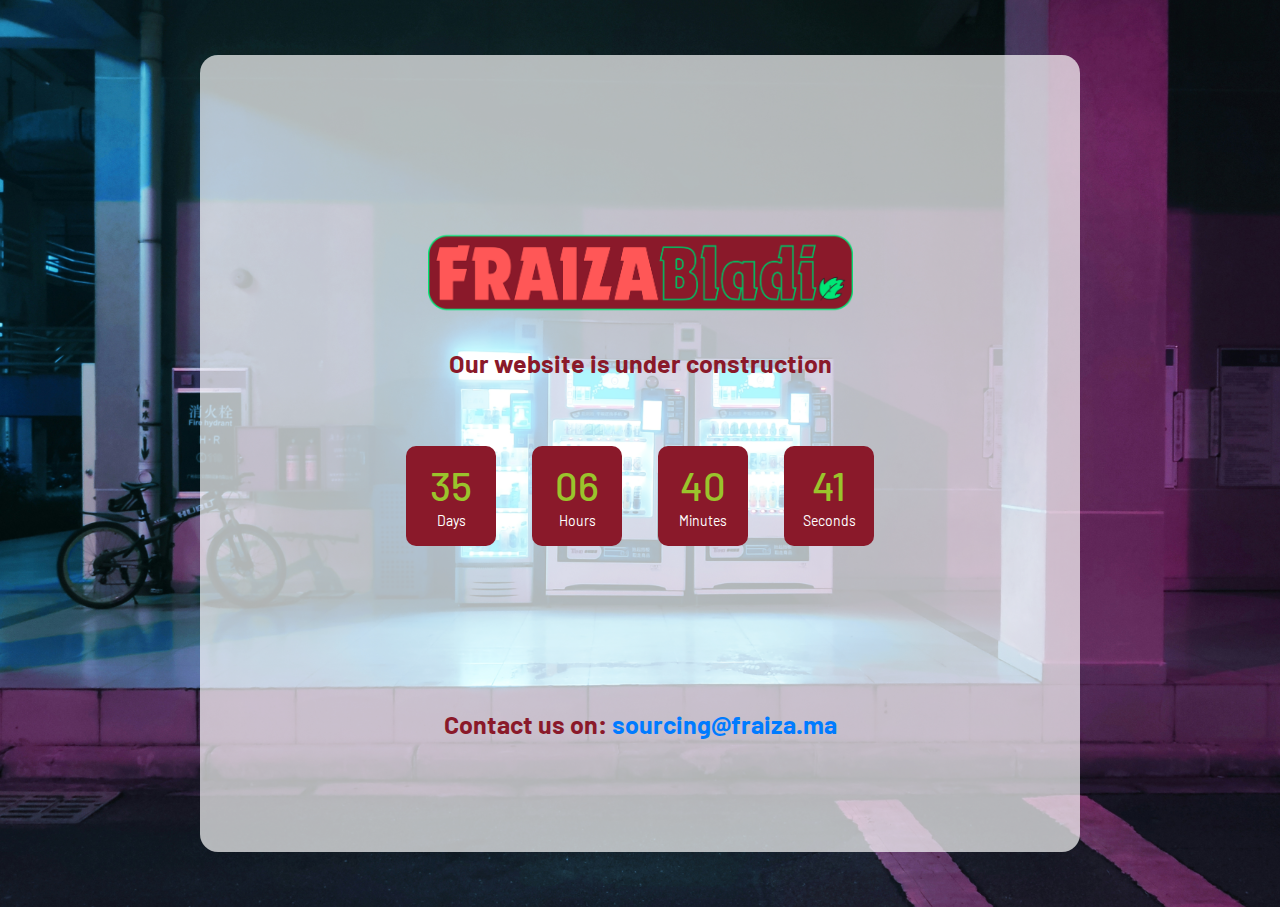
==== commit 37d2aeff: "Add files via upload" ====
--- a/index.html
+++ b/index.html
@@ -70,21 +70,8 @@
 				</div>
 			</div>
 
-			<form class="flex-w flex-c-m contact100-form validate-form p-t-55">
-				<div class="wrap-input100 validate-input where1" data-validate = "Email is required: ex@abc.xyz">
-					<input class="s1-txt2 placeholder0 input100" type="text" name="email" placeholder="Your Email">
-					<span class="focus-input100"></span>
-				</div>
-
-				
-				<button class="flex-c-m s1-txt3 size3 how-btn trans-04 where1">
-					Get Notified
-				</button>
-				
-			</form>
-
-			<p class="s1-txt4 txt-center p-t-10">
-				I promise to <span class="bor2">never</span> spam
+			<p class="txt-center m1-txt1 p-t-33 p-b-68">
+				Contact us on: <a href="mailto:dd@gmail.com">sourcing@fraiza.ma</a>
 			</p>
 			
 		</div>
